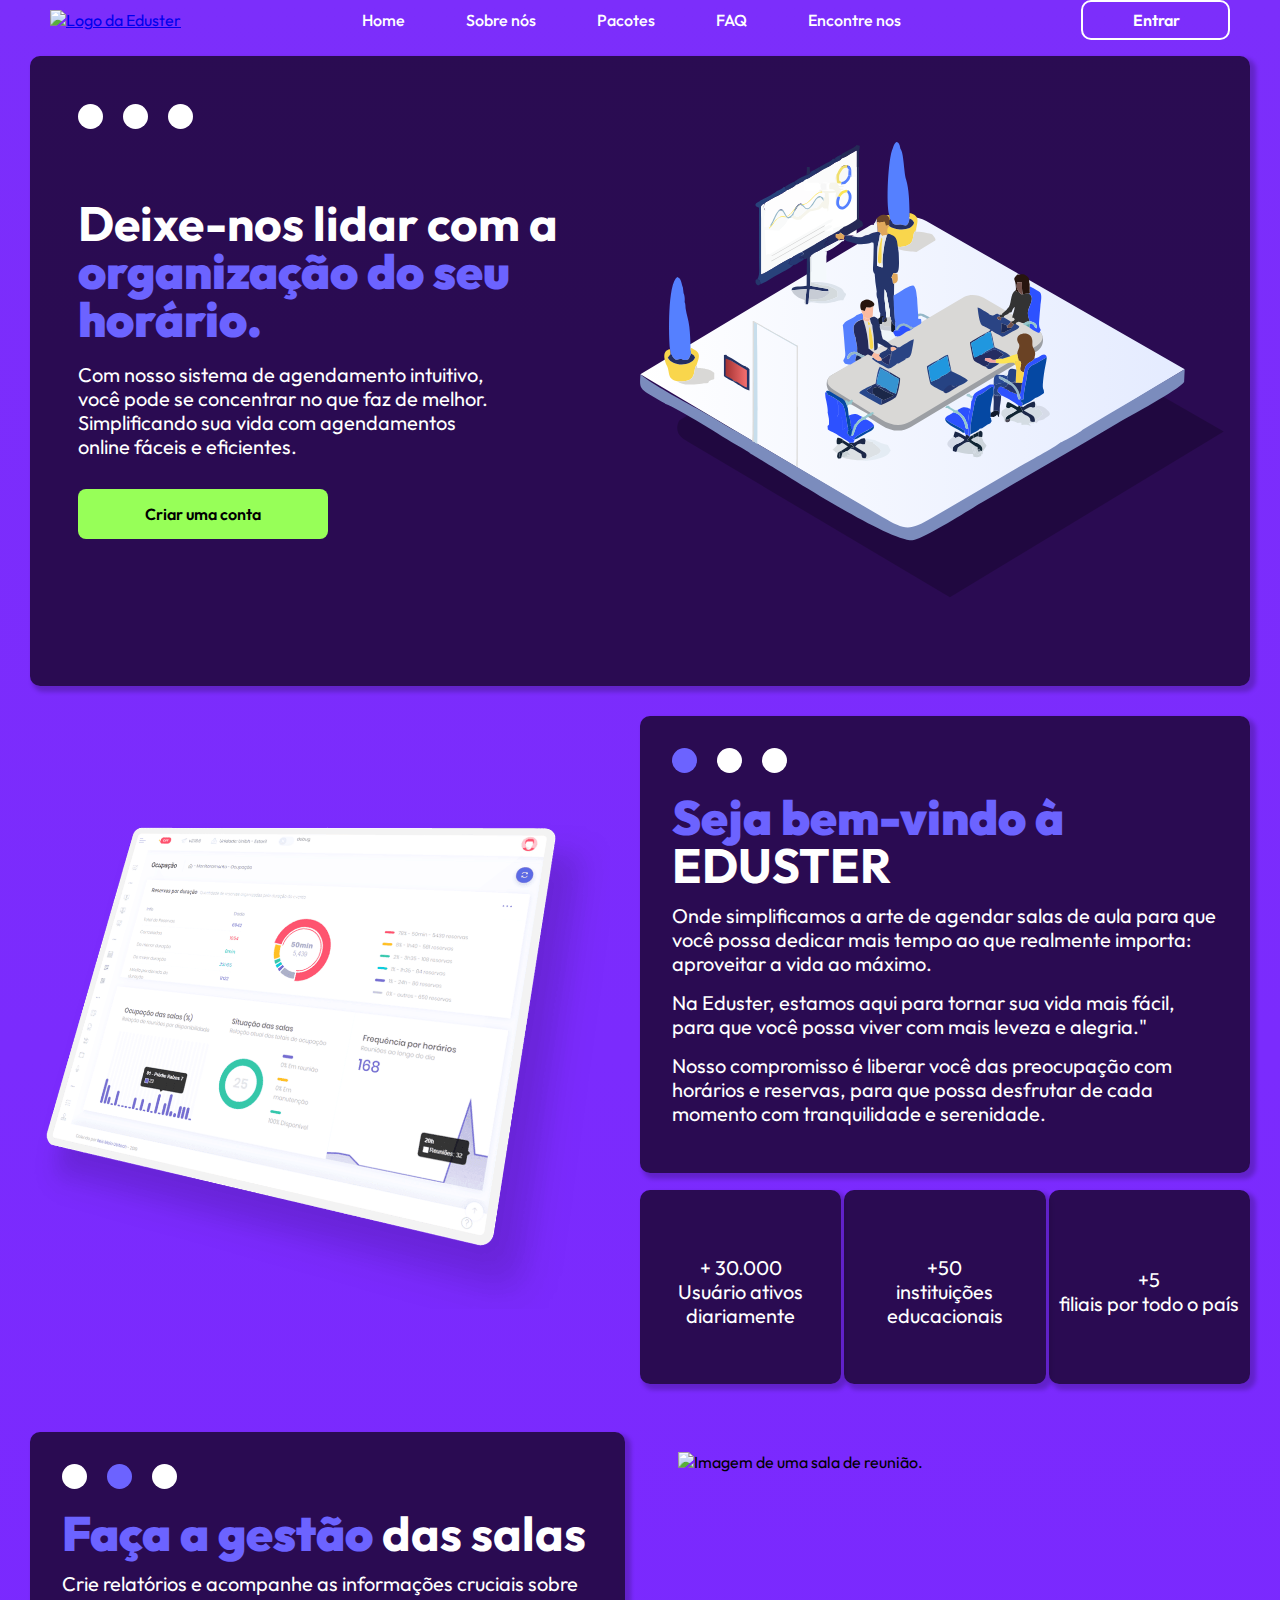
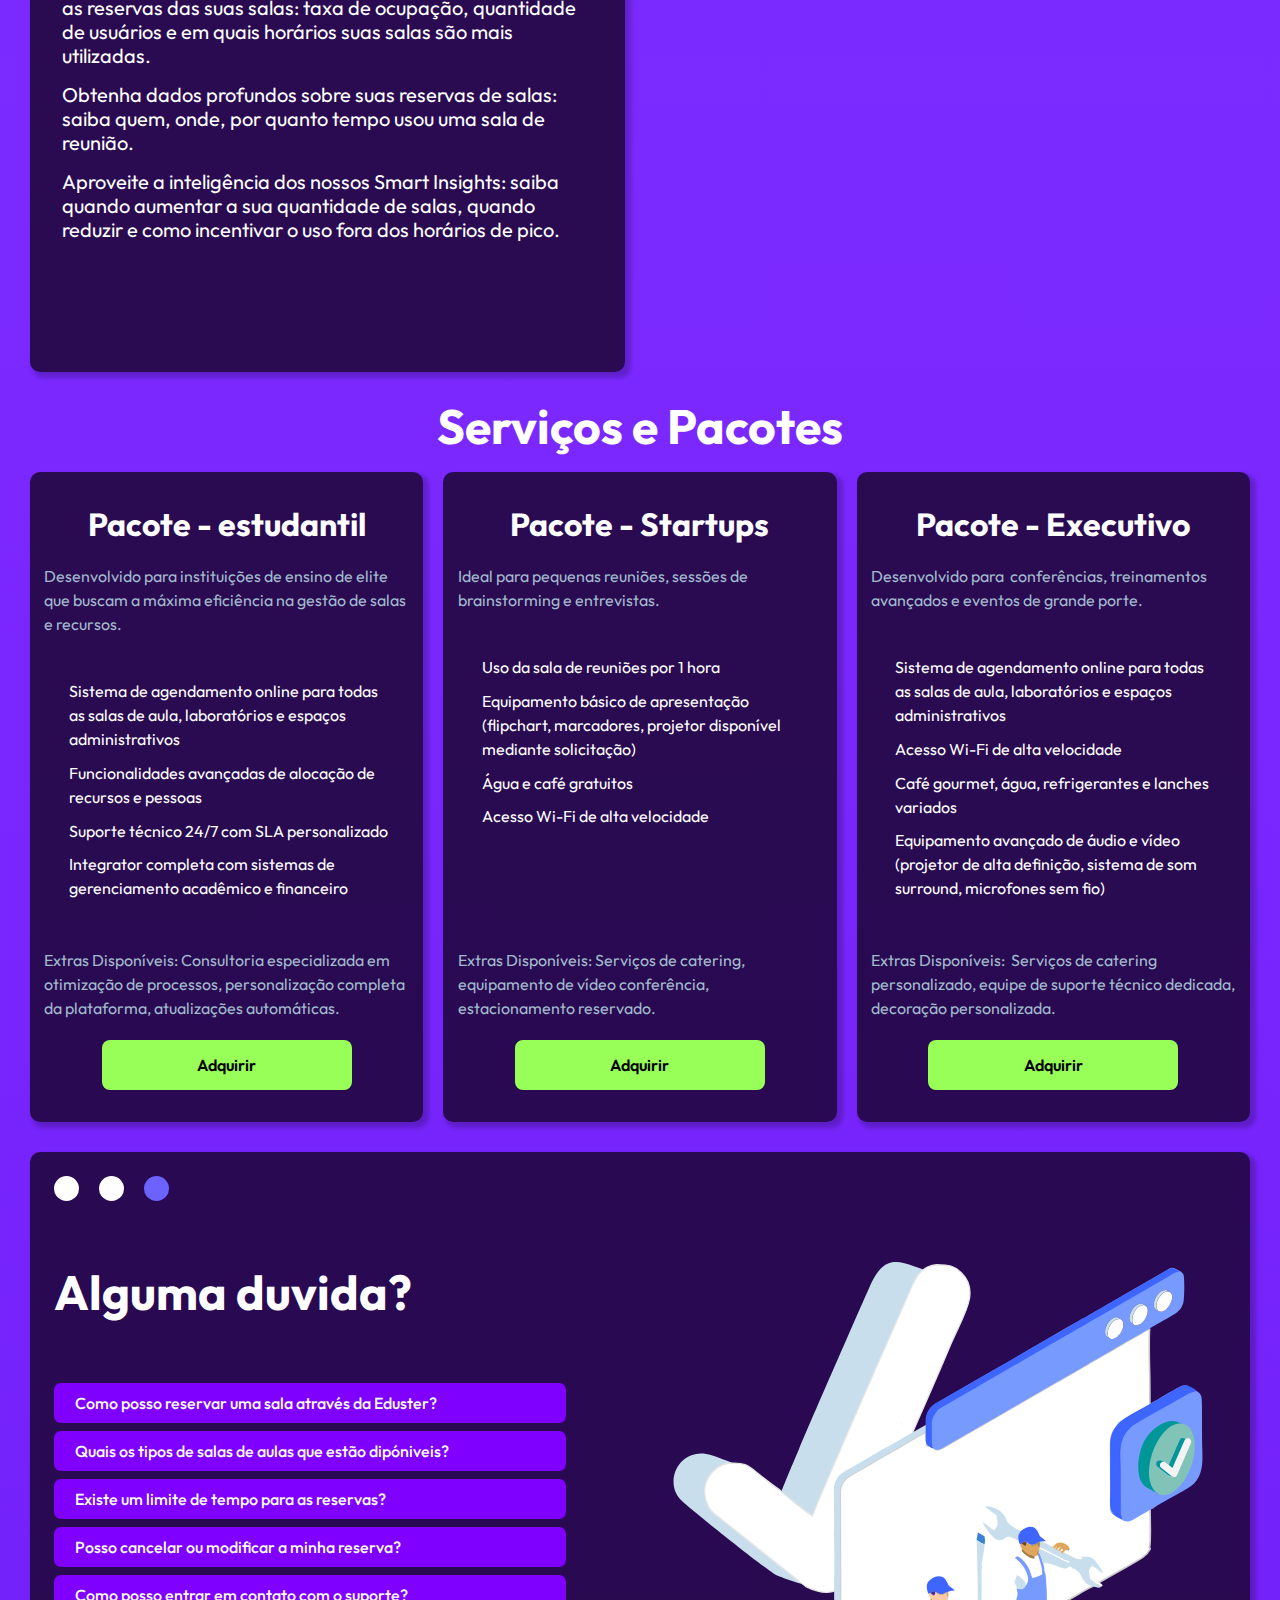
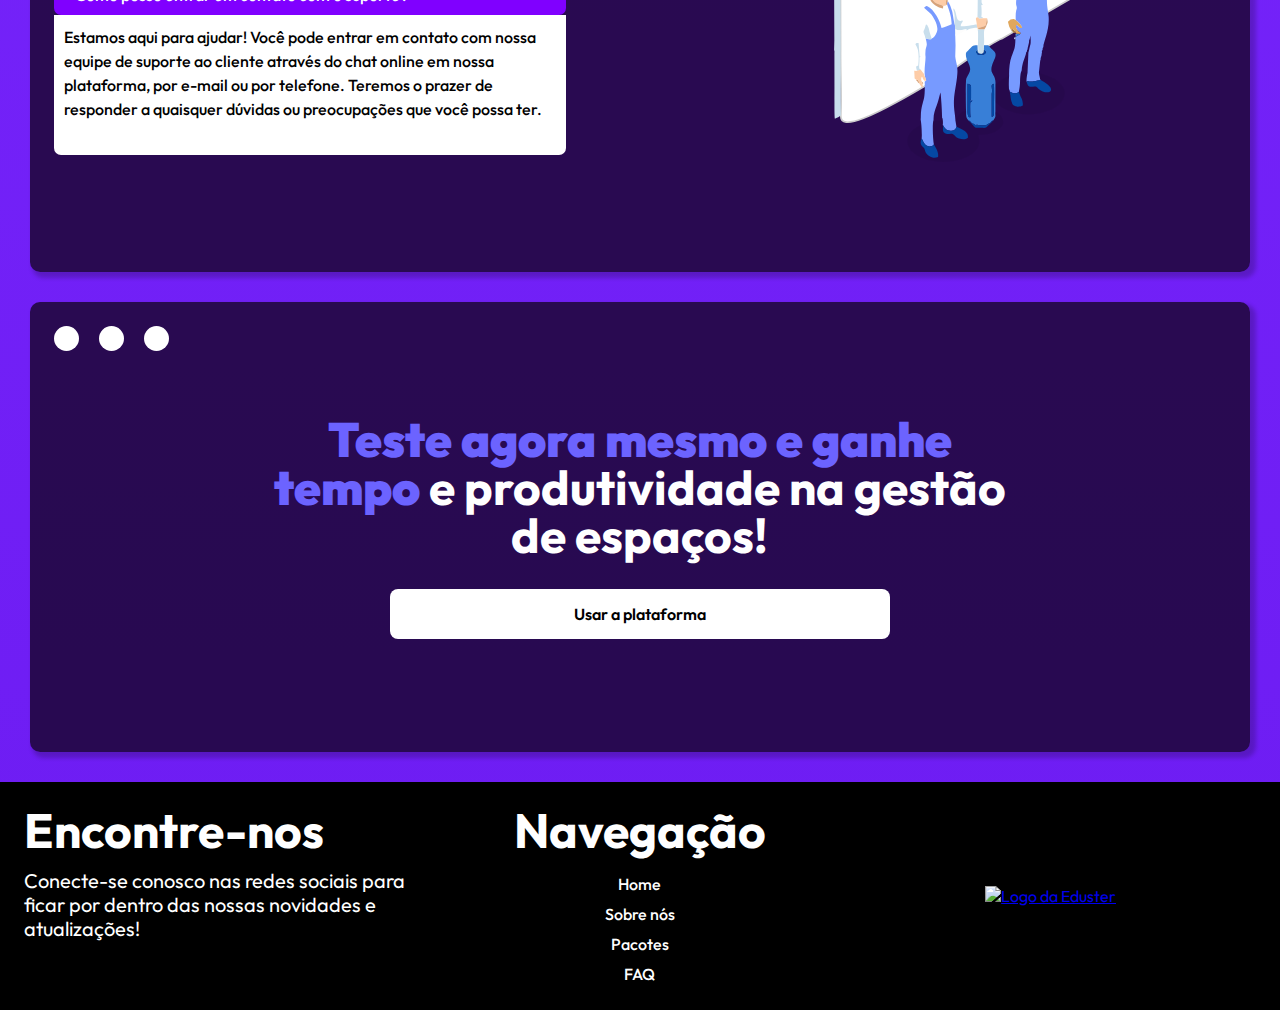
==== index.html @ d73a1ed7 "create a nav bar of system" ====
<!DOCTYPE html>
<html lang="en">
  <head>
    <meta charset="UTF-8" />
    <meta name="viewport" content="width=device-width, initial-scale=1.0" />
    <link rel="stylesheet" href="https://cdnjs.cloudflare.com/ajax/libs/font-awesome/6.5.2/css/all.min.css" integrity="sha512-SnH5WK+bZxgPHs44uWIX+LLJAJ9/2PkPKZ5QiAj6Ta86w+fsb2TkcmfRyVX3pBnMFcV7oQPJkl9QevSCWr3W6A==" crossorigin="anonymous" referrerpolicy="no-referrer" />
    <link rel="stylesheet" href="src/styles/global.css">
    <link rel="stylesheet" href="style.css" />
    <title>Eduster</title>
  </head>
  <body>
    <header>
      <nav>
        <div class="Logo">
          <a href="#Hero">
            <img src="./src/assets/logo_da_eduster.png" alt="Logo da Eduster" />
          </a>
        </div>
        <ul id="header-list">
          <li class="x-mark"><i class="fa-solid fa-xmark"></i></li>
          <li><a href="#Hero">Home</a></li>
          <li><a href="#About">Sobre nós</a></li>
          <li><a href="#Price">Pacotes</a></li>
          <li><a href="#Faq">FAQ</a></li>
          <li><a href="#Footer">Encontre nos</a></li>
          <li class="link-entrar"><a href="">Entar</a></li>
        </ul>
        <div>
          <span class="menu">
            <i class="fa-solid fa-bars"></i>
          </span>
          <button>
            <a href="./src/html/Login_e_resgitro/login.html">Entrar</a>
          </button>
        </div>
      </nav>
    </header>

    <main>
      <section class="hero background" id="Hero">
        <div class="hero-content">
          <div class="circulos-layout">
            <div class="circulos" variant-1></div>
            <div class="circulos" variant-2></div>
            <div class="circulos" variant-3></div>
          </div>

          <div class="container-hero-content">
            <h1 class="title-default">
              Deixe-nos lidar com a <b>organização do seu horário.</b>
            </h1>
            <p>
              Com nosso sistema de agendamento intuitivo, você pode se
              concentrar no que faz de melhor. Simplificando sua vida com
              agendamentos online fáceis e eficientes.
            </p>
            <button class="button-default">
              <a href="">Criar uma conta</a>
            </button>
          </div>
        </div>

        <img
          src="src/assets/reuniao-ocupada.svg"
          alt="Imagem de uma sala de reunião"
        />
      </section>

      <section class="about" id="About">
        <div class="about-image">
          <img
            src="./src/assets/gestaodesalas.png"
            alt="Imagem ilustrativa de como é a plataforma da Eduster com graficos e informações de como funciona as salas"
          />
        </div>
        <div class="about-content background">
          <div class="circulos-layout">
            <div class="circulos" variant-1></div>
            <div class="circulos" variant-2></div>
            <div class="circulos" variant-3></div>
          </div>
          <h2 class="title-default"><b>Seja bem-vindo à</b> EDUSTER</h2>
          <p>
            Onde simplificamos a arte de agendar salas de aula para que você
            possa dedicar mais tempo ao que realmente importa: aproveitar a vida
            ao máximo.
          </p>
          <p>
            Na Eduster, estamos aqui para tornar sua vida mais fácil, para que
            você possa viver com mais leveza e alegria."
          </p>
          <p>
            Nosso compromisso é liberar você das preocupação com horários e
            reservas, para que possa desfrutar de cada momento com tranquilidade
            e serenidade.
          </p>
        </div>
        <div class="about-info">
          <ul>
            <li class="background">
              <i class="fa-solid fa-user"></i>

              <p>
                + 30.000 <br />
                Usuário ativos diariamente
              </p>
            </li>
            <li class="background">
              <i class="fa-solid fa-building-columns"></i>
              <p>+50 <br />instituições educacionais</p>
            </li>
            <li class="background">
              <i class="fa-solid fa-house-flag"></i>
              <p>+5 <br />filiais por todo o país</p>
            </li>
          </ul>
        </div>
      </section>

      <section class="gestao">
        <div class="gestao-content background">
          <div class="circulos-layout">
            <div class="circulos" variant-1></div>
            <div class="circulos" variant-2></div>
            <div class="circulos" variant-3></div>
          </div>
          <h2 class="title-default"><b>Faça a gestão </b> das salas</h2>
          <p>
            Crie relatórios e acompanhe as informações cruciais sobre as
            reservas das suas salas: taxa de ocupação, quantidade de usuários e
            em quais horários suas salas são mais utilizadas.
          </p>
          <p>
            Obtenha dados profundos sobre suas reservas de salas: saiba quem,
            onde, por quanto tempo usou uma sala de reunião.
          </p>
          <p>
            Aproveite a inteligência dos nossos Smart Insights: saiba quando
            aumentar a sua quantidade de salas, quando reduzir e como incentivar
            o uso fora dos horários de pico.
          </p>
        </div>

        <img
          src="src/assets/gestao-de-salas.png"
          alt="Imagem de uma sala de reunião."
        />
      </section>

      <section class="cards" id="Price">
        <h2 class="title-default">Serviços e Pacotes</h2>
        <div class="card background" variant-1>
          <h3 class="title-card">Pacote - estudantil</h3>
          <p class="text-card">
            Desenvolvido para instituições de ensino de elite que buscam a
            máxima eficiência na gestão de salas e recursos.
          </p>
          <ul>
            <li class="item-card">
              <i class="fa-solid fa-check"></i>
              <p>
                Sistema de agendamento online para todas as salas de aula,
                laboratórios e espaços administrativos
              </p>
            </li>
            <li class="item-card">
              <i class="fa-solid fa-check"></i>
              <p>Funcionalidades avançadas de alocação de recursos e pessoas</p>
            </li>
            <li class="item-card">
              <i class="fa-solid fa-check"></i>
              <p>Suporte técnico 24/7 com SLA personalizado</p>
            </li>
            <li class="item-card">
              <i class="fa-solid fa-check"></i>
              <p>
                Integrator completa com sistemas de gerenciamento acadêmico e
                financeiro
              </p>
            </li>
          </ul>
          <p class="text-card">
            Extras Disponíveis: Consultoria especializada em otimização de
            processos, personalização completa da plataforma, atualizações
            automáticas.
          </p>

          <button class="button-default">
            <a href="">Adquirir</a>
          </button>
        </div>

        <div class="card background" variant-2>
          <h3 class="title-card">Pacote - Startups</h3>
          <p class="text-card">
            Ideal para pequenas reuniões, sessões de brainstorming e
            entrevistas.
          </p>
          <ul>
            <li class="item-card">
              <i class="fa-solid fa-check"></i>
              <p>Uso da sala de reuniões por 1 hora</p>
            </li>
            <li class="item-card">
              <i class="fa-solid fa-check"></i>
              <p>
                Equipamento básico de apresentação (flipchart, marcadores,
                projetor disponível mediante solicitação)
              </p>
            </li>
            <li class="item-card">
              <i class="fa-solid fa-check"></i>
              <p>Água e café gratuitos</p>
            </li>
            <li class="item-card">
              <i class="fa-solid fa-check"></i>
              <p>Acesso Wi-Fi de alta velocidade</p>
            </li>
          </ul>
          <p class="text-card">
            Extras Disponíveis: Serviços de catering, equipamento de vídeo
            conferência, estacionamento reservado.
          </p>

          <button class="button-default">
            <a href="">Adquirir</a>
          </button>
        </div>

        <div class="card background" variant-3>
          <h3 class="title-card">Pacote - Executivo</h3>
          <p class="text-card">
            Desenvolvido para  conferências, treinamentos avançados e eventos de
            grande porte.
          </p>
          <ul>
            <li class="item-card">
              <i class="fa-solid fa-check"></i>
              <p>
                Sistema de agendamento online para todas as salas de aula,
                laboratórios e espaços administrativos
              </p>
            </li>
            <li class="item-card">
              <i class="fa-solid fa-check"></i>
              <p>Acesso Wi-Fi de alta velocidade</p>
            </li>
            <li class="item-card">
              <i class="fa-solid fa-check"></i>
              <p>Café gourmet, água, refrigerantes e lanches variados</p>
            </li>
            <li class="item-card">
              <i class="fa-solid fa-check"></i>
              <p>
                Equipamento avançado de áudio e vídeo (projetor de alta
                definição, sistema de som surround, microfones sem fio)
              </p>
            </li>
          </ul>
          <p class="text-card">
            Extras Disponíveis:  Serviços de catering personalizado, equipe de
            suporte técnico dedicada, decoração personalizada.
          </p>

          <button class="button-default">
            <a href="">Adquirir</a>
          </button>
        </div>
      </section>

      <section class="faqs background" id="Faq">
        <div class="faq-container">
          <div class="circulos-layout">
            <div class="circulos" variant-1></div>
            <div class="circulos" variant-2></div>
            <div class="circulos" variant-3></div>
          </div>

          <h2 class="title-default">Alguma duvida?</h2>
          <div class="cards_faq">
            <div class="card_faq">
              <button>
                <span>
                  <p>Como posso reservar uma sala através da Eduster?</p>
                </span>
                <i class="fa-solid fa-caret-down arrow"></i>
              </button>
              <div class="resposta_faq">
                <p>
                  Reservar uma sala de aula conosco é simples! Basta acessar
                  nossa plataforma online e seguir as instruções para selecionar
                  a data, horário e sala desejados. Você também pode entrar em
                  contato conosco diretamente para obter assistência
                  personalizada.
                </p>
              </div>
            </div>

            <div class="card_faq">
              <button>
                <span>
                  <p>Quais os tipos de salas de aulas que estão dipóniveis?</p>
                </span>
                <i class="fa-solid fa-caret-down arrow"></i>
              </button>
              <div class="resposta_faq">
                <p>
                  Oferecemos uma variedade de salas de aula para atender às suas
                  necessidades, desde salas de aula tradicionais até espaços
                  mais especializados, como laboratórios de ciências e salas de
                  música.
                </p>
              </div>
            </div>

            <div class="card_faq">
              <button>
                <span>
                  <p>Existe um limite de tempo para as reservas?</p>
                </span>
                <i class="fa-solid fa-caret-down arrow"></i>
              </button>
              <div class="resposta_faq">
                <p>
                  O tempo de reserva pode variar dependendo da disponibilidade
                  da sala de aula e de nossos horários de funcionamento.
                  Recomendamos que você verifique nossa plataforma online para
                  obter informações específicas sobre os limites de tempo para
                  as reservas.
                </p>
              </div>
            </div>

            <div class="card_faq">
              <button>
                <span>
                  <p>Posso cancelar ou modificar a minha reserva?</p>
                </span>
                <i class="fa-solid fa-caret-down arrow"></i>
              </button>
              <div class="resposta_faq">
                <p>
                  Sim, entendemos que planos podem mudar. Você pode cancelar ou
                  modificar sua reserva através da nossa plataforma online
                  dentro do prazo estipulado. Certifique-se de verificar nossa
                  política de cancelamento para mais detalhes.
                </p>
              </div>
            </div>

            <div class="card_faq">
              <button>
                <span>
                  <p>Como posso entrar em contato com o suporte?</p>
                </span>
                <i class="fa-solid fa-caret-down arrow"></i>
              </button>
              <div class="resposta_faq active">
                <p>
                  Estamos aqui para ajudar! Você pode entrar em contato com
                  nossa equipe de suporte ao cliente através do chat online em
                  nossa plataforma, por e-mail ou por telefone. Teremos o prazer
                  de responder a quaisquer dúvidas ou preocupações que você
                  possa ter.
                </p>
              </div>
            </div>
          </div>
        </div>

        <img src="src/assets/servercheck.svg" alt="" />
      </section>

      <section class="cta background">
        <div class="cta-content">
          <div class="circulos-layout">
            <div class="circulos" variant-1></div>
            <div class="circulos" variant-2></div>
            <div class="circulos" variant-3></div>
          </div>
          <div class="container-cta">
            <h2 class="title-default">
              <b>Teste agora mesmo e ganhe tempo</b> e produtividade na gestão
              de espaços!
            </h2>

            <button class="button-default">
              <a href="">Usar a plataforma</a>
            </button>
          </div>
        </div>
      </section>
    </main>

    <footer id="Footer">
      <div class="footer-content">
        <h2 class="title-default">Encontre-nos</h2>
        <p>
          Conecte-se conosco nas redes sociais para ficar por dentro das nossas
          novidades e atualizações!
        </p>
        <div class="links-externos">
          <a href="https://github.com/Dom-Garotom" target="_blank">
            <i class="fa-brands fa-github"></i>
          </a>
          <a href="https://www.instagram.com" target="_blank">
            <i class="fa-brands fa-instagram"></i>
          </a>
          <a href="https://www.twitter.com" target="_blank">
            <i class="fa-brands fa-twitter"></i>
          </a>
          <a href="https://www.linkedin.com" target="_blank">
            <i class="fa-brands fa-linkedin-in"></i>
          </a>
        </div>
      </div>

      <nav>
        <h2 class="title-default">Navegação</h2>
        <ul>
          <li><a href="#Hero">Home</a></li>
          <li><a href="#About">Sobre nós</a></li>
          <li><a href="#Price">Pacotes</a></li>
          <li><a href="#Faq">FAQ</a></li>
        </ul>
      </nav>

      <div class="Logo">
        <a href="#Hero">
          <img src="./src/assets/logo_da_eduster.png" alt="Logo da Eduster" />
        </a>
      </div>
    </footer>

    <script src="src/scripts/script.js"></script>
  </body>
</html>
---- src/styles/global.css ----
@import url('https://fonts.googleapis.com/css2?family=Outfit:wght@100..900&display=swap');
*{
    font-family: 'Outfit',sans-serif;
    margin: 0;
    padding: 0;
    box-sizing: border-box;
}

p {
    font-size: 1.25rem;
    line-height: 1.5rem;
    color: #fff;
  }
  
  i {
    font-size: 2.25rem;
    color: #fff;
  }
  
.btn{
    background-color: #97ff58;
    width: 14.625rem;
    height: 4.375rem;
    border-radius: 14px;
    margin-top: 10px;
    border: none;
}
---- style.css ----
:root {
  font-size: 16px;
  --cor-primaria: #7c2efb;
  --cor-secundaria: #6c63ff;
  --cor-sucess: #97ff58;
  --background: #1e0738de;
}

body {
  background-image: linear-gradient(
    to bottom,
    var(--cor-primaria),
    #7a28ff,
    #6d1cf2
  );
}

main {
  min-block-size: 100vh;
  display: flex;
  gap: 30px;
  flex-direction: column;

  padding: 0px 30px 0px 30px;
}

footer{
  display: grid;
  grid-template-columns: repeat(3, 2fr);
  background-color: #000;
  margin-top: 30px;
  padding: 24px;
}

footer nav{
  text-align: center;
}

footer nav ul{
  display: flex;
  flex-direction: column;
  gap: 10px;
  margin-top: 20px;
}

footer nav ul li a {
  color: #fff;
  text-decoration: none;
  font-size: 1rem;
  font-weight: 500;
}

footer nav ul li a:hover{
  color: var(--cor-primaria);
  text-decoration: underline;
}



header {
  margin: 0px 0px 1rem 0px;
  display: flex;
  padding: 0px 50px 0px 50px;
}

header nav {
  width: 100%;
  display: flex;
  flex-direction: row;
  justify-content: space-between;
}
header nav ul {
  display: flex;
  flex-direction: row;
  align-items: center;
  justify-content: space-around;
  width: 37.5rem;
  list-style: none;
}
header nav ul li a {
  color: #fff;
  text-decoration: none;
  font-size: 1rem;
  font-weight: 500;
  transition: 10ms;
}
header nav ul li {
  transition: 100ms;
}

header nav div {
  display: flex;
  align-items: center;
}

header nav button {
  width: 149px;
  height: 40px;
  border-radius: 10px;
  background: transparent;
  border: solid 2px #fff;
  transition: 100ms;
}
header nav button a {
  color: #fff;
  text-decoration: none;
  font-size: 1rem;
  font-weight: 600;
  padding: 10px 50px 10px 50px;
}

.Logo img {
  width: 105px;
  height: 80px;
}

header nav ul li:hover {
  padding-bottom: 9px;
  transition: 150ms;
}
header button:hover {
  background-color: #fff;
}

header button a:hover {
  color: var(--cor-primaria);
}

.menu, .x-mark,.link-entrar{
  display: none;
}

/* elementos repetitivos */

.circulos-layout {
  width: 150px;
  display: flex;
  align-items: center;
  gap: 20px;
}
.circulos {
  width: 25px;
  height: 25px;
  background-color: #fff;
  border-radius: 100%;
}

.title-default {
  font-size: 3rem;
  color: #fff;
  line-height: 3rem;
}

.title-default b {
  color: var(--cor-secundaria);
}

.button-default {
  max-width: 250px;
  min-width: 200px;
  width: 100%;
  height: 50px;
  border-radius: 8px;
  border: none;
  background-color: var(--cor-sucess);
}
.button-default > a {
  text-decoration: none;
  color: #000;
  font-size: 1rem;
  font-weight: 600;
  padding: 10px 50px 10px 50px;
}

.button-default:hover {
  background-color: #7df235;
}

.background {
  background-color: var(--background);
  border-radius: 10px;
  box-shadow: 4px 4px 4px 2px rgba(0, 0, 0, 0.2);
}

/* conteudo da aplicação */

.hero {
  min-block-size: 70vh;
  display: grid;
  grid-template-columns: 3fr 3fr;
  padding: 1.5rem;
  background-color: var(--background);
}

.hero > img {
  width: 100%;
  max-width: 600px;
  align-self: center;
  justify-self: center;
}

.hero-content {
  grid-column-start: 1;
  grid-column-end: 2;
  padding: 1.5rem;
}

.container-hero-content {
  height: 90%;
  display: flex;
  flex-direction: column;
  justify-content: center;
}

.container-hero-content > p {
  width: 80%;
  margin: 20px 0px 30px 0px;
}




.about {
  min-block-size: 60vh;
  display: grid;
  grid-template-columns: 3fr 3fr;
  grid-template-rows: 2fr 2fr 2fr;
  gap: 0px 30px;
}

.about-content {
  grid-column-start: 2;
  grid-column-end: 4;
  grid-row-start: 1;
  grid-row-end: 3;
  padding: 2rem;
}

.about-content > p {
  margin: 15px 0px;
}

.about-content > .circulos-layout {
  margin-bottom: 20px;
}

.about-content .circulos[variant-1] {
  background-color: var(--cor-secundaria);
}

.about-info {
  grid-column-start: 2;
  grid-column-end: 4;
  grid-row-start: 3;
  grid-row-end: 5;
}

.about-info ul {
  width: 100%;
  height: 100%;
  display: flex;
  text-align: center;
  align-items: center;
  justify-content: space-between;
  list-style: none;
}

.about-info ul > li {
  height: 85%;
  width: 33%;
  display: flex;
  flex-direction: column;
  align-items: center;
  justify-content: center;
  padding: 10px;
  gap: 10px;
}

.about-image {
  grid-column-start: 1;
  grid-column-end: 2;
  grid-row-start: 1;
  grid-row-end: 4;
  display: grid;
}
.about-image > img {
  max-width: 650px;
  max-height: 500px;
  width: 100%;
  height: 100%;
  align-self: center;
  justify-self: center;
}



.gestao {
  min-block-size: 60vh;
  display: grid;
  grid-template-columns: 3fr 3fr; 
  gap: 0px 30px;
}

  .gestao-content {
    grid-column-start: 1;
    grid-column-end: 2;
    padding: 2rem;
  }

.gestao-content > p {
  margin: 15px 0px;
}

.gestao-content > .circulos-layout {
  margin-bottom: 20px;
}

.gestao-content .circulos[variant-2] {
  background-color: var(--cor-secundaria);
}

.gestao img{
  max-width: 550px;
  max-height: 500px;
  width: 100%;
  height: 100%;
  align-self: center;
  justify-self: center;
}




.cards {
  min-block-size: 80vh;
  display: grid;
  grid-template-columns: 2fr 2fr 2fr;
  grid-template-rows: 50px 3fr;
  gap: 20px;
}

.cards h2 {
  grid-column-start: 1;
  grid-column-end: 4;
  text-align: center;
}
.card {
  grid-row-start: 2;
  grid-row-end: 3;

  display: flex;
  flex-direction: column;
  align-items: center;
  padding: 2rem 0.9rem;
  gap: 20px;
}

.card > .title-card {
  font-size: 2rem;
  color: #fff;
}

.card > .text-card {
  font-size: 1rem;
  color: #a1bacd;
}

.card ul {
  flex: 2;
  list-style: none;
  padding: 0.9rem;
}

.card .item-card {
  display: flex;
  align-items: center;
  gap: 10px;
  margin: 0.6rem 0px;
}
.item-card > p {
  font-size: 1rem;
}
.item-card > i {
  display: inline;
  font-size: 1.5rem;
  color: #97ff58;
}

.card .button-default {
  font-weight: 700;
}




.faqs {
  min-block-size: 80vh;
  display: grid;
  grid-template-columns: repeat(2, 3fr);
  padding: 24px;
  gap: 20px;
}

.faqs .circulos[variant-3]{
  background-color: var(--cor-secundaria);
}

.faq-container{
    display: flex;
    flex-direction: column;
    gap: 10%;
}

.faqs img{
    align-self: center;
    justify-self: center;
    max-width: 570px;
    width: 100%;
    height: 500px;
}

.cards_faq {
  display: flex;
  flex-direction: column;
  gap: 0.5rem;
  width: 100%;
  max-width: 40vw;
}

.card_faq button {
  display: flex;
  align-items: center;
  justify-content: space-between;
  width: 100%;
  height: 2.5rem;
  background-color: #8000ff;
  border-radius: 7px;
  border: none;
  padding: 1rem;
}
.card_faq button span {
  display: flex;
  flex-direction: row;
  justify-content: space-around;
  padding: 0px 5px;
}
.card_faq button span p {
  color: #fff;
  font-size: 1rem;
  font-weight: 500;
}

.card_faq .resposta_faq {
  display: none;
  max-width: 50vw;
  width: 100%;
  height: 0;
  opacity: 0;
  border-radius: 0px 0px 7px 7px;
  background-color: #fff;
  padding: 10px;
  overflow: auto;
}
.card_faq .resposta_faq p {
  font-size: 1rem;
  font-weight: 500;
  color: #000;
}
.card_faq .active {
  display: block;
  height: 140px;
  opacity: 100%;
  transition: 100ms;
}

.arrow {
  color: #fff;
  font-size: 1rem;
  transition: trasform 2s linear;
}
.card_faq:has(.active) .arrow {
  transform: rotate(180deg);
  transition: 0.5s;
}




.cta {
  position: relative;
  min-block-size: 50vh;
  display: grid;
  grid-template-columns: 1fr 4fr 1fr;
  padding: 1.5rem;
}

.cta-content {
  grid-column-start: 2;
  grid-column-end: 3;
  padding: 1.5rem;
  align-self: center;
  justify-self: center;
}

.cta .circulos-layout{
  position: absolute;
  left: 24px;
  top: 24px;
  align-self: flex-start;
}

.container-cta {
  width: 100%;
  height: 90%;
  display: flex;
  flex-direction: column;
  justify-content: center;
  text-align: center;
  gap: 30px;
}

.container-cta button{
  align-self: center;
  justify-self: center;
  max-width: 500px;
  background-color: #fff;
  font-weight: 600;
}
.container-cta button:hover{
  background-color: var(--cor-primaria);
}

.container-cta a{
  padding: 20px 8.375rem;
}
.container-cta a:hover{
  color: #fff;
}




.links {
  min-block-size: 80vh;
  display: grid;
  grid-template-columns: 3fr 3fr;
  gap: 30px;
}

.links-content {
  grid-column-start: 1;
  grid-column-end: 2;
  background-color: blueviolet;
}

.links-image {
  grid-column-start: 2;
  grid-column-end: 3;
  background-color: rgb(43, 226, 80);
}


.footer-content{
  display: flex;
  flex-direction: column;
  width: 100%;
  max-width: 450px;
  height: 20vh;
  gap: 15px;
}

.footer-content div{
  display: flex;
  gap: 20px;
}

.footer-content div a i:hover{
  background-color:aliceblue;
  padding: 5px;
  border-radius: 100%;
  color: #000;
}

.Logo {
  display: flex;
  align-items: center;
  justify-content: center;
}
.Logo img{
    max-width: 300px;
    max-height: 300px;
    width: 100%;
    height: 100%;
}


@media screen and (max-width: 1000px) {
  .circulos {
    width: 20px;
    height: 20px;
  }

  .about {
    grid-template-columns: 3fr 3fr;
    grid-template-rows: 2fr 2fr;
    gap: 0px 30px;
  }

  .about-image {
    display: none;
  }
  .about-content {
    grid-column-start: 1;
    grid-column-end: 4;
    grid-row-start: 1;
    grid-row-end: 2;
  }

  .about-info {
    grid-column-start: 1;
    grid-column-end: 4;
    grid-row-start: 2;
    grid-row-end: 3;
  }
}

@media screen and (max-width: 950px) {
  :root {
    font-size: 12px;
  }

  .hero {
    min-block-size: 50vh;
  }
}

@media screen and (max-width: 765px) {

  .menu, .x-mark, .link-entrar{
    display: block;
  }

  .x-mark{
    position: absolute;
    top: 10px;
    right: 25px;
  }
  .x-mark i{
    font-size: 1.9rem;
  }

  header nav button{
    display: none;
  }

  header nav ul{
    flex-direction: column;
    position: fixed;
    height: 50vh;
    width: 50vw;
    gap: 20px;
    padding: 1.5rem;
    background: rgba(0, 0, 1, 0.6);
    backdrop-filter: blur(10px);
    right: -100%;
    top: 0;
    border-radius: 10px;
    z-index: 10;
  }

  header nav ul li:hover{
    font-weight: 600;
  }

  
  .Logo img{
    width: 90px;
  }


  .cards {
    grid-template-columns: 3fr 3fr;
    grid-template-rows: 50px 2fr 2fr 2fr;
  }

  .cards h2 {
    grid-row-start: 1;
    grid-row-end: 2;
  }

  .card {
    grid-column-start: 1;
    grid-column-end: 4;
  }

  .card[variant-1] {
    grid-row-start: 2;
    grid-row-end: 3;
  }
  .card[variant-2] {
    grid-row-start: 3;
    grid-row-end: 4;
  }
  .card[variant-3] {
    grid-row-start: 4;
    grid-row-end: 5;
  }

  .card > .text-card {
    font-size: 1.3rem;
    text-align: center;
  }

  .faqs{
    min-block-size: 50vh;
  }

  footer{
    grid-template-columns: 3fr;
    gap: 20px;
  }

  .footer-content, footer nav, .Logo{
    text-align: center;
    justify-self: center;
  }

  .footer-content div{
    justify-content: center;
  }
}

@media screen and (max-width : 700px) {
  .faqs{
    grid-template-columns: 3fr;
  }

  .faqs > img{
    display: none;
  }

  .faqs .circulos-layout{
    align-self: flex-start;
  }

  .faq-container{
    align-items: center;
    gap: 30px;
  }

  .faq-container h2{
    font-size: 30px;
  }

  .cards_faq {
    max-width: 70vw;
  }

  .card_faq .resposta_faq {
    max-width: 70vw;
  }

  .gestao img{
    max-height: 400px;
    max-width: 200px ;
  }

  .cta  h2{
    font-size: 30px;
  }
  
}

@media screen and (max-width: 630px) {
  :root {
    font-size: 14px;
  }

  .hero {
    min-block-size: 50vh;
  }

  .hero > img {
    display: none;
  }

  .hero-content {
    grid-column-start: 1;
    grid-column-end: 4;
    grid-row-start: 1;
    grid-row-end: 4;
  }

  .hero-content > .circulos-layout {
    margin-bottom: 20px;
  }

  .about {
    height: 75vh;
    grid-template-rows: 2fr 2fr;
  }

  .cards > .title-default {
    font-size: 2rem;
  }

  .gestao{
    grid-template-columns: 3fr ;
  }
  .gestao img{
    display: none;
  }

  .cta {
    grid-template-columns: 3fr;
  }
  .container-cta{
    height: 45vh;
  }
  
  .container-cta a{
    font-size: 8px;
  }
  
}

@media screen and (max-width: 450px) {
  :root {
    font-size: 10px;
  }

  .gestao{
    min-block-size: 40vh;
  }
  .cta h2{
    font-size: 25px;
  }
}
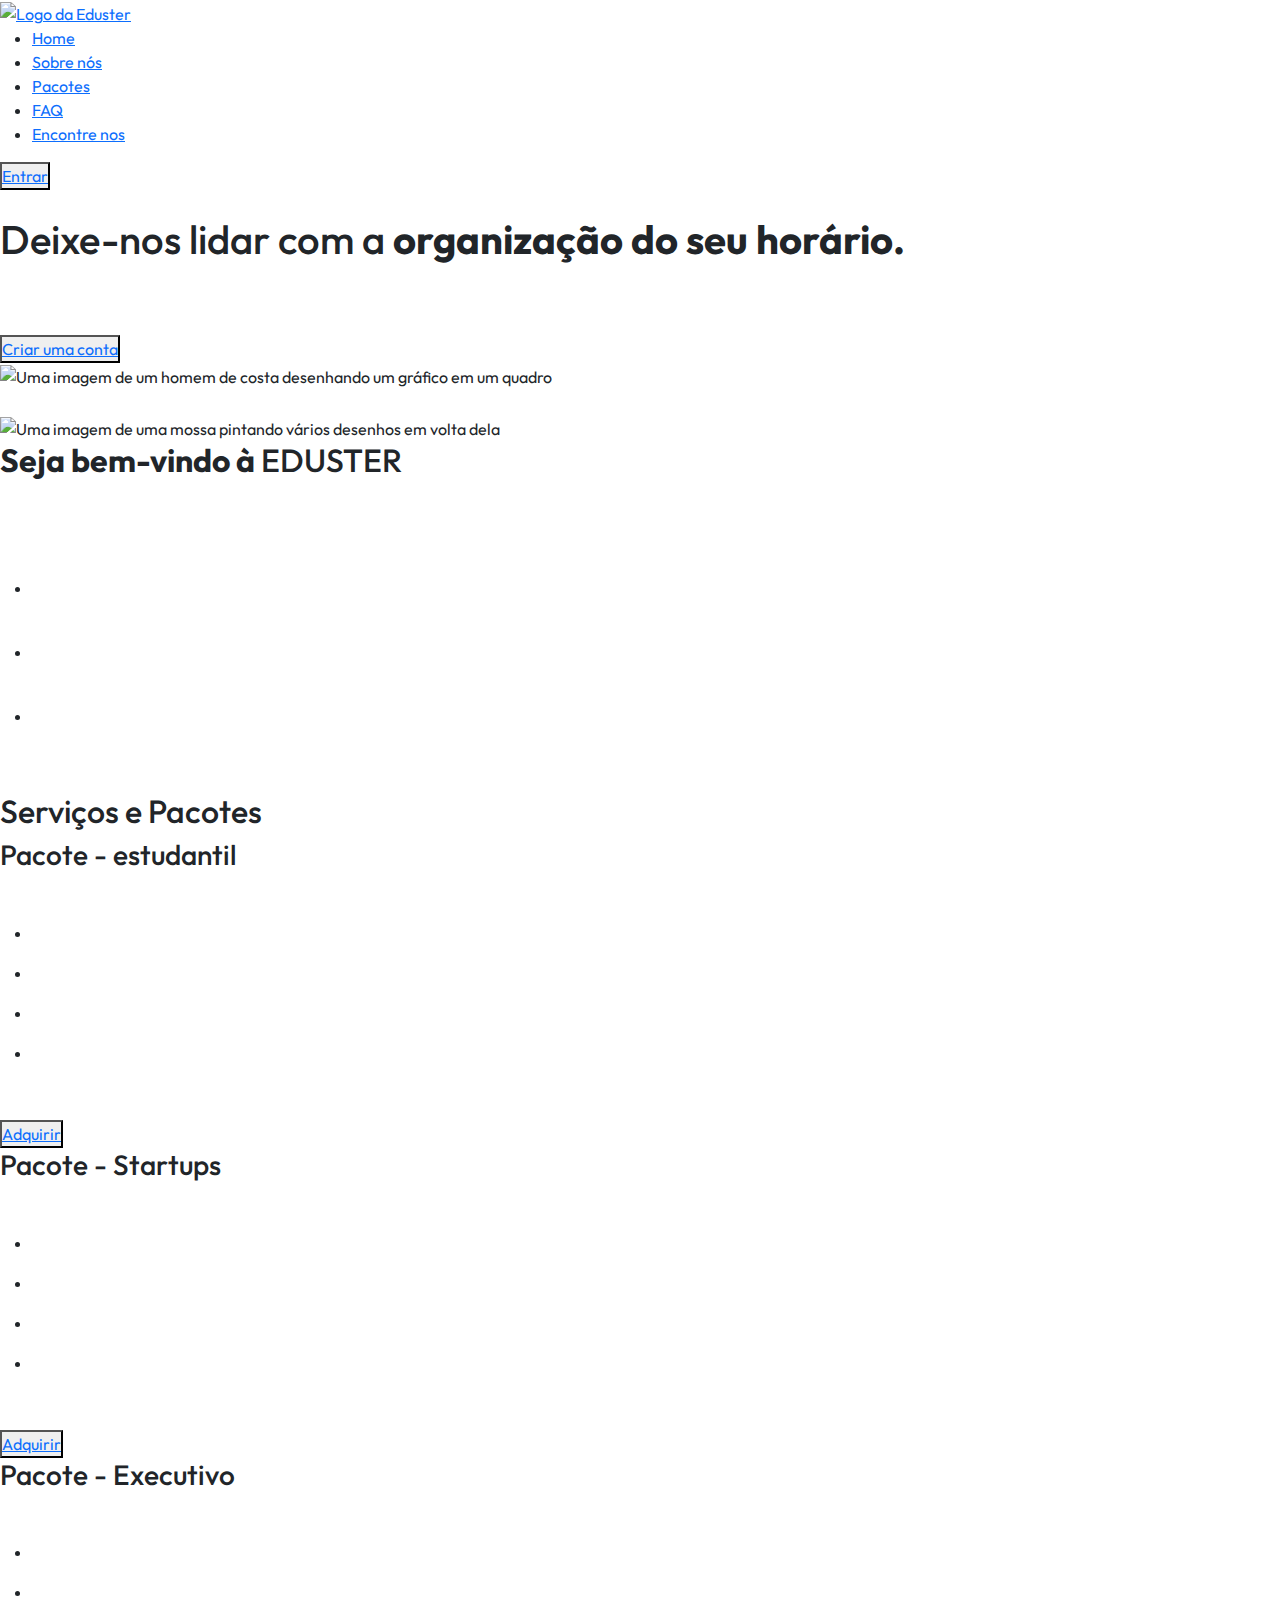
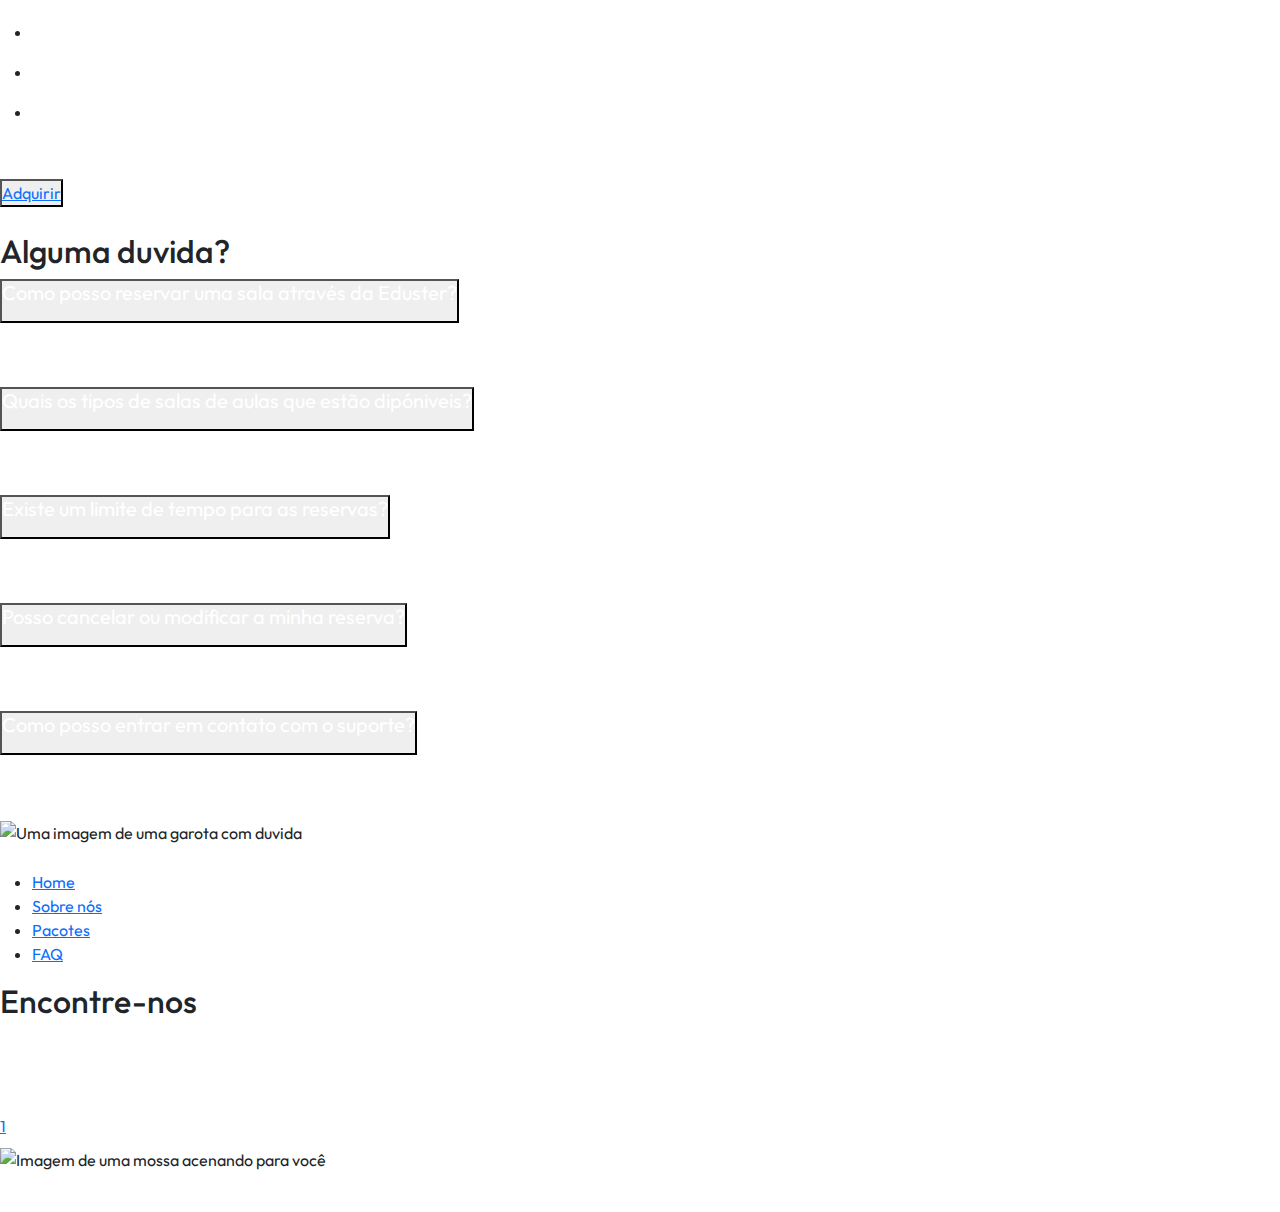
==== commit 52d8fd43: ".." ====
--- a/index.html
+++ b/index.html
@@ -1,437 +1,303 @@
 <!DOCTYPE html>
 <html lang="en">
-  <head>
-    <meta charset="UTF-8" />
-    <meta name="viewport" content="width=device-width, initial-scale=1.0" />
+<head>
+    <meta charset="UTF-8">
+    <meta name="viewport" content="width=device-width, initial-scale=1.0">
+    <link href="https://cdn.jsdelivr.net/npm/bootstrap@5.3.3/dist/css/bootstrap.min.css" rel="stylesheet" integrity="sha384-QWTKZyjpPEjISv5WaRU9OFeRpok6YctnYmDr5pNlyT2bRjXh0JMhjY6hW+ALEwIH" crossorigin="anonymous">
+    <link rel="stylesheet" href="./src/styles/global.css">
     <link rel="stylesheet" href="https://cdnjs.cloudflare.com/ajax/libs/font-awesome/6.5.2/css/all.min.css" integrity="sha512-SnH5WK+bZxgPHs44uWIX+LLJAJ9/2PkPKZ5QiAj6Ta86w+fsb2TkcmfRyVX3pBnMFcV7oQPJkl9QevSCWr3W6A==" crossorigin="anonymous" referrerpolicy="no-referrer" />
     <link rel="stylesheet" href="src/styles/global.css">
-    <link rel="stylesheet" href="style.css" />
+    <link rel="stylesheet" href="./src/styles/página_inicial.css">
     <title>Eduster</title>
-  </head>
-  <body>
+</head>
+<body>
     <header>
-      <nav>
-        <div class="Logo">
-          <a href="#Hero">
-            <img src="./src/assets/logo_da_eduster.png" alt="Logo da Eduster" />
-          </a>
-        </div>
-        <ul id="header-list">
-          <li class="x-mark"><i class="fa-solid fa-xmark"></i></li>
-          <li><a href="#Hero">Home</a></li>
-          <li><a href="#About">Sobre nós</a></li>
-          <li><a href="#Price">Pacotes</a></li>
-          <li><a href="#Faq">FAQ</a></li>
-          <li><a href="#Footer">Encontre nos</a></li>
-          <li class="link-entrar"><a href="">Entar</a></li>
-        </ul>
-        <div>
-          <span class="menu">
-            <i class="fa-solid fa-bars"></i>
-          </span>
-          <button>
-            <a href="./src/html/Login_e_resgitro/login.html">Entrar</a>
-          </button>
-        </div>
-      </nav>
+        <nav>
+            <div class="Logo">
+                <a href="#Hero">
+                    <img src="./src/assets/logo_da_eduster.png" alt="Logo da Eduster">
+                </a>
+            </div>
+            <ul>
+                <li><a href="#Hero">Home</a></li>
+                <li><a href="#About">Sobre nós</a></li>
+                <li><a href="#Price">Pacotes</a></li>
+                <li><a href="#Faq">FAQ</a></li>
+                <li><a href="#Footer">Encontre nos</a></li>
+            </ul>
+            <div>
+                <button><a href="./src/html/Login_e_resgitro/login.html">Entrar</a></button>
+            </div>
+        </nav>
     </header>
 
     <main>
-      <section class="hero background" id="Hero">
-        <div class="hero-content">
-          <div class="circulos-layout">
-            <div class="circulos" variant-1></div>
-            <div class="circulos" variant-2></div>
-            <div class="circulos" variant-3></div>
-          </div>
-
-          <div class="container-hero-content">
-            <h1 class="title-default">
-              Deixe-nos lidar com a <b>organização do seu horário.</b>
-            </h1>
-            <p>
-              Com nosso sistema de agendamento intuitivo, você pode se
-              concentrar no que faz de melhor. Simplificando sua vida com
-              agendamentos online fáceis e eficientes.
-            </p>
-            <button class="button-default">
-              <a href="">Criar uma conta</a>
-            </button>
-          </div>
-        </div>
-
-        <img
-          src="src/assets/reuniao-ocupada.svg"
-          alt="Imagem de uma sala de reunião"
-        />
-      </section>
-
-      <section class="about" id="About">
-        <div class="about-image">
-          <img
-            src="./src/assets/gestaodesalas.png"
-            alt="Imagem ilustrativa de como é a plataforma da Eduster com graficos e informações de como funciona as salas"
-          />
-        </div>
-        <div class="about-content background">
-          <div class="circulos-layout">
-            <div class="circulos" variant-1></div>
-            <div class="circulos" variant-2></div>
-            <div class="circulos" variant-3></div>
-          </div>
-          <h2 class="title-default"><b>Seja bem-vindo à</b> EDUSTER</h2>
-          <p>
-            Onde simplificamos a arte de agendar salas de aula para que você
-            possa dedicar mais tempo ao que realmente importa: aproveitar a vida
-            ao máximo.
-          </p>
-          <p>
-            Na Eduster, estamos aqui para tornar sua vida mais fácil, para que
-            você possa viver com mais leveza e alegria."
-          </p>
-          <p>
-            Nosso compromisso é liberar você das preocupação com horários e
-            reservas, para que possa desfrutar de cada momento com tranquilidade
-            e serenidade.
-          </p>
-        </div>
-        <div class="about-info">
-          <ul>
-            <li class="background">
-              <i class="fa-solid fa-user"></i>
-
-              <p>
-                + 30.000 <br />
-                Usuário ativos diariamente
-              </p>
-            </li>
-            <li class="background">
-              <i class="fa-solid fa-building-columns"></i>
-              <p>+50 <br />instituições educacionais</p>
-            </li>
-            <li class="background">
-              <i class="fa-solid fa-house-flag"></i>
-              <p>+5 <br />filiais por todo o país</p>
-            </li>
-          </ul>
-        </div>
-      </section>
-
-      <section class="gestao">
-        <div class="gestao-content background">
-          <div class="circulos-layout">
-            <div class="circulos" variant-1></div>
-            <div class="circulos" variant-2></div>
-            <div class="circulos" variant-3></div>
-          </div>
-          <h2 class="title-default"><b>Faça a gestão </b> das salas</h2>
-          <p>
-            Crie relatórios e acompanhe as informações cruciais sobre as
-            reservas das suas salas: taxa de ocupação, quantidade de usuários e
-            em quais horários suas salas são mais utilizadas.
-          </p>
-          <p>
-            Obtenha dados profundos sobre suas reservas de salas: saiba quem,
-            onde, por quanto tempo usou uma sala de reunião.
-          </p>
-          <p>
-            Aproveite a inteligência dos nossos Smart Insights: saiba quando
-            aumentar a sua quantidade de salas, quando reduzir e como incentivar
-            o uso fora dos horários de pico.
-          </p>
-        </div>
-
-        <img
-          src="src/assets/gestao-de-salas.png"
-          alt="Imagem de uma sala de reunião."
-        />
-      </section>
-
-      <section class="cards" id="Price">
-        <h2 class="title-default">Serviços e Pacotes</h2>
-        <div class="card background" variant-1>
-          <h3 class="title-card">Pacote - estudantil</h3>
-          <p class="text-card">
-            Desenvolvido para instituições de ensino de elite que buscam a
-            máxima eficiência na gestão de salas e recursos.
-          </p>
-          <ul>
-            <li class="item-card">
-              <i class="fa-solid fa-check"></i>
-              <p>
-                Sistema de agendamento online para todas as salas de aula,
-                laboratórios e espaços administrativos
-              </p>
-            </li>
-            <li class="item-card">
-              <i class="fa-solid fa-check"></i>
-              <p>Funcionalidades avançadas de alocação de recursos e pessoas</p>
-            </li>
-            <li class="item-card">
-              <i class="fa-solid fa-check"></i>
-              <p>Suporte técnico 24/7 com SLA personalizado</p>
-            </li>
-            <li class="item-card">
-              <i class="fa-solid fa-check"></i>
-              <p>
-                Integrator completa com sistemas de gerenciamento acadêmico e
-                financeiro
-              </p>
-            </li>
-          </ul>
-          <p class="text-card">
-            Extras Disponíveis: Consultoria especializada em otimização de
-            processos, personalização completa da plataforma, atualizações
-            automáticas.
-          </p>
-
-          <button class="button-default">
-            <a href="">Adquirir</a>
-          </button>
-        </div>
-
-        <div class="card background" variant-2>
-          <h3 class="title-card">Pacote - Startups</h3>
-          <p class="text-card">
-            Ideal para pequenas reuniões, sessões de brainstorming e
-            entrevistas.
-          </p>
-          <ul>
-            <li class="item-card">
-              <i class="fa-solid fa-check"></i>
-              <p>Uso da sala de reuniões por 1 hora</p>
-            </li>
-            <li class="item-card">
-              <i class="fa-solid fa-check"></i>
-              <p>
-                Equipamento básico de apresentação (flipchart, marcadores,
-                projetor disponível mediante solicitação)
-              </p>
-            </li>
-            <li class="item-card">
-              <i class="fa-solid fa-check"></i>
-              <p>Água e café gratuitos</p>
-            </li>
-            <li class="item-card">
-              <i class="fa-solid fa-check"></i>
-              <p>Acesso Wi-Fi de alta velocidade</p>
-            </li>
-          </ul>
-          <p class="text-card">
-            Extras Disponíveis: Serviços de catering, equipamento de vídeo
-            conferência, estacionamento reservado.
-          </p>
-
-          <button class="button-default">
-            <a href="">Adquirir</a>
-          </button>
-        </div>
-
-        <div class="card background" variant-3>
-          <h3 class="title-card">Pacote - Executivo</h3>
-          <p class="text-card">
-            Desenvolvido para  conferências, treinamentos avançados e eventos de
-            grande porte.
-          </p>
-          <ul>
-            <li class="item-card">
-              <i class="fa-solid fa-check"></i>
-              <p>
-                Sistema de agendamento online para todas as salas de aula,
-                laboratórios e espaços administrativos
-              </p>
-            </li>
-            <li class="item-card">
-              <i class="fa-solid fa-check"></i>
-              <p>Acesso Wi-Fi de alta velocidade</p>
-            </li>
-            <li class="item-card">
-              <i class="fa-solid fa-check"></i>
-              <p>Café gourmet, água, refrigerantes e lanches variados</p>
-            </li>
-            <li class="item-card">
-              <i class="fa-solid fa-check"></i>
-              <p>
-                Equipamento avançado de áudio e vídeo (projetor de alta
-                definição, sistema de som surround, microfones sem fio)
-              </p>
-            </li>
-          </ul>
-          <p class="text-card">
-            Extras Disponíveis:  Serviços de catering personalizado, equipe de
-            suporte técnico dedicada, decoração personalizada.
-          </p>
-
-          <button class="button-default">
-            <a href="">Adquirir</a>
-          </button>
-        </div>
-      </section>
-
-      <section class="faqs background" id="Faq">
-        <div class="faq-container">
-          <div class="circulos-layout">
-            <div class="circulos" variant-1></div>
-            <div class="circulos" variant-2></div>
-            <div class="circulos" variant-3></div>
-          </div>
-
-          <h2 class="title-default">Alguma duvida?</h2>
-          <div class="cards_faq">
-            <div class="card_faq">
-              <button>
-                <span>
-                  <p>Como posso reservar uma sala através da Eduster?</p>
-                </span>
-                <i class="fa-solid fa-caret-down arrow"></i>
-              </button>
-              <div class="resposta_faq">
-                <p>
-                  Reservar uma sala de aula conosco é simples! Basta acessar
-                  nossa plataforma online e seguir as instruções para selecionar
-                  a data, horário e sala desejados. Você também pode entrar em
-                  contato conosco diretamente para obter assistência
-                  personalizada.
-                </p>
-              </div>
-            </div>
-
-            <div class="card_faq">
-              <button>
-                <span>
-                  <p>Quais os tipos de salas de aulas que estão dipóniveis?</p>
-                </span>
-                <i class="fa-solid fa-caret-down arrow"></i>
-              </button>
-              <div class="resposta_faq">
-                <p>
-                  Oferecemos uma variedade de salas de aula para atender às suas
-                  necessidades, desde salas de aula tradicionais até espaços
-                  mais especializados, como laboratórios de ciências e salas de
-                  música.
-                </p>
-              </div>
-            </div>
-
-            <div class="card_faq">
-              <button>
-                <span>
-                  <p>Existe um limite de tempo para as reservas?</p>
-                </span>
-                <i class="fa-solid fa-caret-down arrow"></i>
-              </button>
-              <div class="resposta_faq">
-                <p>
-                  O tempo de reserva pode variar dependendo da disponibilidade
-                  da sala de aula e de nossos horários de funcionamento.
-                  Recomendamos que você verifique nossa plataforma online para
-                  obter informações específicas sobre os limites de tempo para
-                  as reservas.
-                </p>
-              </div>
-            </div>
-
-            <div class="card_faq">
-              <button>
-                <span>
-                  <p>Posso cancelar ou modificar a minha reserva?</p>
-                </span>
-                <i class="fa-solid fa-caret-down arrow"></i>
-              </button>
-              <div class="resposta_faq">
-                <p>
-                  Sim, entendemos que planos podem mudar. Você pode cancelar ou
-                  modificar sua reserva através da nossa plataforma online
-                  dentro do prazo estipulado. Certifique-se de verificar nossa
-                  política de cancelamento para mais detalhes.
-                </p>
-              </div>
-            </div>
-
-            <div class="card_faq">
-              <button>
-                <span>
-                  <p>Como posso entrar em contato com o suporte?</p>
-                </span>
-                <i class="fa-solid fa-caret-down arrow"></i>
-              </button>
-              <div class="resposta_faq active">
-                <p>
-                  Estamos aqui para ajudar! Você pode entrar em contato com
-                  nossa equipe de suporte ao cliente através do chat online em
-                  nossa plataforma, por e-mail ou por telefone. Teremos o prazer
-                  de responder a quaisquer dúvidas ou preocupações que você
-                  possa ter.
-                </p>
-              </div>
-            </div>
-          </div>
-        </div>
-
-        <img src="src/assets/servercheck.svg" alt="" />
-      </section>
-
-      <section class="cta background">
-        <div class="cta-content">
-          <div class="circulos-layout">
-            <div class="circulos" variant-1></div>
-            <div class="circulos" variant-2></div>
-            <div class="circulos" variant-3></div>
-          </div>
-          <div class="container-cta">
-            <h2 class="title-default">
-              <b>Teste agora mesmo e ganhe tempo</b> e produtividade na gestão
-              de espaços!
-            </h2>
-
-            <button class="button-default">
-              <a href="">Usar a plataforma</a>
-            </button>
-          </div>
-        </div>
-      </section>
+        <section class="section__hero" id="Hero">
+            <div class="circulos hero_circulos">
+                <div></div>
+                <div></div>
+                <div></div>
+            </div>
+            <div class="hero_container">
+                <div class="hero_content">
+                    <h1>Deixe-nos lidar com a <b>organização do seu horário.</b></h1>
+                    <p>Com  nosso sistema de agendamento intuitivo, você pode se concentrar no que faz de melhor. Simplificando sua vida com agendamentos online fáceis e eficientes.</p>
+                    <div class="button_hero">
+                        <button><a href="./src/html/Login_e_resgitro/regiter.html">Criar uma conta</a></button>
+                    </div>
+                </div>
+                <img src="./src/assets/tela_um.svg" alt="Uma imagem de um homem de costa desenhando um gráfico em um quadro">
+            </div>
+        </section>
+
+        <section class="section__about" id="About">
+            <div class="circulos about_circulos">
+                <div id="circulo_um"></div>
+                <div id="circulo_dois"></div>
+                <div id="circulo_três"></div>
+            </div>
+            <div class="about_container">
+                <img src="./src/assets/tela_dois.svg" alt="Uma imagem de uma mossa pintando vários desenhos em volta dela">
+                <div class="about_content">
+                    <h2><b>Seja bem-vindo à </b> EDUSTER</h2>
+                    <p>Onde simplificamos a arte de agendar salas de aula para que você possa dedicar mais tempo ao que realmente importa: aproveitar a vida ao máximo. Na Eduster, estamos aqui para tornar sua vida mais fácil, para que você possa viver com mais leveza e alegria. Nosso compromisso é liberar você das preocupação com horários e reservas, para que possa desfrutar de cada momento com tranquilidade e serenidade.</p>
+                    
+                    <ul>
+                        <li>
+                            <i class="fa-solid fa-user about"></i>
+                            <p>+ 30.000 <br> Usuário ativos diariamente </p>
+                        </li>
+                        <li>
+                            <i class="fa-solid fa-building-columns about"></i>
+                            <p>+50 <br>instituições educacionais</p>
+                        </li>
+                        <li>
+                            <i class="fa-solid fa-house-flag about "></i>
+                            <p>+5 <br>filiais por todo o  país</p>
+                        </li>
+                    </ul>
+
+                </div>
+            </div>
+        </section>
+
+        <section class="section__price" id="Price">
+            <div class="circulos price_circulos">
+                <div id="circulo_um"></div>
+                <div id="circulo_dois"></div>
+                <div id="circulo_três"></div>
+            </div>
+            <div class="price_content">
+                <h2>Serviços e Pacotes</h2>
+                <div class="cards_container">
+                    <div class="card_price">
+                        <h3>Pacote - estudantil</h3>
+                        <p>Desenvolvido para instituições de ensino de elite que buscam a máxima eficiência na gestão de salas e recursos.</p>
+                        <ul>
+                            <li>
+                                <i class="fa-solid fa-check"></i>
+                                <p>Sistema de agendamento online para todas as salas de aula, laboratórios e espaços administrativos</p>
+                            </li>
+                            <li>
+                                <i class="fa-solid fa-check"></i>
+                                <p>Funcionalidades avançadas de alocação de recursos e pessoas</p>
+                            </li>
+                            <li>
+                                <i class="fa-solid fa-check"></i>
+                                <p>Suporte técnico 24/7 com SLA personalizado</p>
+                            </li>
+                            <li>
+                                <i class="fa-solid fa-check"></i>
+                                <p>Integração completa com sistemas de gerenciamento acadêmico e financeiro</p>
+                            </li>
+                        </ul>
+                        <p>Extras Disponíveis: Consultoria especializada em otimização de processos, personalização completa da plataforma, atualizações automáticas.</p>
+                        <div class="card_button">
+                            <button><a href="/src/html/pacotes.html">Adquirir</a></button>
+                        </div>
+                    </div>
+                    <div class="card_price">
+                        <h3>Pacote - Startups</h3>
+                        <p>Ideal para pequenas reuniões, sessões de brainstorming e entrevistas.</p>
+                        <ul>
+                            <li>
+                                <i class="fa-solid fa-check"></i>
+                                <p>Uso da sala de reuniões por 1 hora</p>
+                            </li>
+                            <li>
+                                <i class="fa-solid fa-check"></i>
+                                <p>Equipamento básico de apresentação (flipchart, marcadores, projetor disponível mediante solicitação)</p>
+                            </li>
+                            <li>
+                                <i class="fa-solid fa-check"></i>
+                                <p>Água e café gratuitos</p>
+                            </li>
+                            <li>
+                                <i class="fa-solid fa-check"></i>
+                                <p>Acesso Wi-Fi de alta velocidade</p>
+                            </li>
+                        </ul>
+                        <p>Extras Disponíveis: Serviços de catering, equipamento de vídeo conferência, estacionamento reservado.</p>
+                        <div class="card_button">
+                            <button><a href="/src/html/pacotes.html">Adquirir</a></button>
+                        </div>
+                    </div>
+                    <div class="card_price">
+                        <h3>Pacote - Executivo </h3>
+                        <p>Desenvolvido para  conferências, treinamentos avançados e eventos de grande porte.</p>
+                        <ul>
+                            <li>
+                                <i class="fa-solid fa-check"></i>
+                                <p>Sistema de agendamento online para todas as salas de aula, laboratórios e espaços administrativos</p>
+                            </li>
+                            <li>
+                                <i class="fa-solid fa-check"></i>
+                                <p>Acesso Wi-Fi de alta velocidade</p>
+                            </li>
+                            <li>
+                                <i class="fa-solid fa-check"></i>
+                                <p>Café gourmet, água, refrigerantes e lanches variados</p>
+                            </li>
+                            <li>
+                                <i class="fa-solid fa-check"></i>
+                                <p>Uso da sala de conferências por 3 horas</p>
+                            </li>
+                            <li>
+                                <i class="fa-solid fa-check"></i>
+                                <p>Equipamento avançado de áudio e vídeo (projetor de alta definição, sistema de som surround, microfones sem fio)</p>
+                            </li>
+                        </ul>
+                        <p>Extras Disponíveis:  Serviços de catering personalizado, equipe de suporte técnico dedicada, decoração personalizada.</p>
+                        <div class="card_button">
+                            <button><a href="/src/html/pacotes.html">Adquirir</a></button>
+                        </div>
+                    </div>
+                </div>
+            </div>
+        </section>
+
+        <section class="section__faq" id="Faq">
+            <div class="circulos faq_circulos">
+                <div id="circulo_um"></div>
+                <div id="circulo_dois"></div>
+                <div id="circulo_três"></div>
+            </div>
+            <div class="faq_container">
+                <div class="faq_content">
+                    <div class="cards_faq">
+                        <h2>Alguma duvida?</h2>
+                        
+                        <div class="card_faq">
+                            <button>
+                                <span>
+                                    <p>Como posso reservar uma sala através da Eduster?</p>
+                                </span>
+                                <i class="fa-solid fa-caret-down arrow"></i>
+                            </button>
+                            <div class=" resposta_faq  ">
+                                <p>  Reservar uma sala de aula conosco é simples! Basta acessar nossa plataforma online e seguir as instruções para selecionar a data, horário e sala desejados. Você também pode entrar em contato conosco diretamente para obter assistência personalizada.</p>
+                            </div>
+                        </div>
+
+                        <div class="card_faq">
+                            <button>
+                                <span>
+                                    <p>Quais os tipos de salas de aulas que estão dipóniveis?</p>
+                                </span>
+                                <i class="fa-solid fa-caret-down arrow"></i>
+                            </button>
+                            <div class=" resposta_faq  ">
+                                <p> Oferecemos uma variedade de salas de aula para atender às suas necessidades, desde salas de aula tradicionais até espaços mais especializados, como laboratórios de ciências e salas de música.</p>
+                            </div>
+                        </div>
+
+                        <div class="card_faq">
+                            <button>
+                                <span>
+                                    <p>Existe um limite de tempo para as reservas?</p>
+                                </span>
+                                <i class="fa-solid fa-caret-down arrow"></i>
+                            </button>
+                            <div class=" resposta_faq  ">
+                                <p> O tempo de reserva pode variar dependendo da disponibilidade da sala de aula e de nossos horários de funcionamento. Recomendamos que você verifique nossa plataforma online para obter informações específicas sobre os limites de tempo para as reservas.
+                                </p>
+                            </div>
+                        </div>
+
+                        <div class="card_faq">
+                            <button>
+                                <span>
+                                    <p>Posso cancelar ou modificar a minha reserva?</p>
+                                </span>
+                                <i class="fa-solid fa-caret-down arrow"></i>
+                            </button>
+                            <div class=" resposta_faq  ">
+                                <p> Sim, entendemos que planos podem mudar. Você pode cancelar ou modificar sua reserva através da nossa plataforma online dentro do prazo estipulado. Certifique-se de verificar nossa política de cancelamento para mais detalhes.</p>
+                            </div>
+                        </div>
+
+                        <div class="card_faq ">
+                            <button>
+                                <span>
+                                    <p>Como posso entrar em contato com o suporte?</p>
+                                </span>
+                                <i class="fa-solid fa-caret-down arrow"></i>
+                            </button>
+                            <div class="resposta_faq  active">
+                                <p> Estamos aqui para ajudar! Você pode entrar em contato com nossa equipe de suporte ao cliente através do chat online em nossa plataforma, por e-mail ou por telefone. Teremos o prazer de responder a quaisquer dúvidas ou preocupações que você possa ter.</p>
+                            </div>
+                        </div>
+
+                    </div>
+                </div>
+                <img src="./src/assets/tela_três.svg" alt="Uma imagem de uma garota com duvida">
+            </div>
+        </section>
+
+        <section class="section__footer" id="Footer">
+            <div class="footer__top__elements">
+                <div class="circulos footer_circulos">
+                    <div id="circulo_um"></div>
+                    <div id="circulo_dois"></div>
+                    <div id="circulo_três"></div>
+                </div>
+                <nav class="nav__footer">
+                    <ul>
+                        <li><a href="#Hero">Home</a></li>
+                        <li><a href="#About">Sobre nós</a></li>
+                        <li><a href="#Price">Pacotes</a></li>
+                        <li><a href="#Faq">FAQ</a></li>
+                    </ul>
+                </nav>
+            </div>
+            <div class="footer_container">
+                <div class="footer_content">
+                    <h2>Encontre-nos</h2>
+                    <p>Conecte-se conosco nas redes sociais para ficar por dentro das nossas novidades e atualizações!  Siga-nos no Instagram para acompanhar tudo o que estamos compartilhando.</p>
+                    <div class="links__externos">
+                        <a href="https://github.com/Dom-Garotom" target="_blank">
+                            <i class="fa-brands fa-github"></i>
+                        </a>
+                        <a href="https://www.instagram.com" target="_blank">
+                            <i class="fa-brands fa-instagram"></i>
+                        </a>
+                        <a href="https://www.twitter.com" target="_blank">
+                            <i class="fa-brands fa-twitter"></i>
+                        </a>
+                        <a href="https://www.linkedin.com" target="_blank">
+                            <i class="fa-brands fa-linkedin-in"></i>1
+                        </a>
+                    </div>
+                </div>
+                <img src="./src/assets/tela_quatro.svg" alt="Imagem de uma mossa acenando para você">
+            </div>
+        </section>
     </main>
 
-    <footer id="Footer">
-      <div class="footer-content">
-        <h2 class="title-default">Encontre-nos</h2>
-        <p>
-          Conecte-se conosco nas redes sociais para ficar por dentro das nossas
-          novidades e atualizações!
-        </p>
-        <div class="links-externos">
-          <a href="https://github.com/Dom-Garotom" target="_blank">
-            <i class="fa-brands fa-github"></i>
-          </a>
-          <a href="https://www.instagram.com" target="_blank">
-            <i class="fa-brands fa-instagram"></i>
-          </a>
-          <a href="https://www.twitter.com" target="_blank">
-            <i class="fa-brands fa-twitter"></i>
-          </a>
-          <a href="https://www.linkedin.com" target="_blank">
-            <i class="fa-brands fa-linkedin-in"></i>
-          </a>
-        </div>
-      </div>
-
-      <nav>
-        <h2 class="title-default">Navegação</h2>
-        <ul>
-          <li><a href="#Hero">Home</a></li>
-          <li><a href="#About">Sobre nós</a></li>
-          <li><a href="#Price">Pacotes</a></li>
-          <li><a href="#Faq">FAQ</a></li>
-        </ul>
-      </nav>
-
-      <div class="Logo">
-        <a href="#Hero">
-          <img src="./src/assets/logo_da_eduster.png" alt="Logo da Eduster" />
-        </a>
-      </div>
+    <footer>
+        <p>@CopyRight  Eduster 2024</p>
     </footer>
-
-    <script src="src/scripts/script.js"></script>
-  </body>
-</html>
+    <script src="https://cdn.jsdelivr.net/npm/bootstrap@5.3.3/dist/js/bootstrap.bundle.min.js" integrity="sha384-YvpcrYf0tY3lHB60NNkmXc5s9fDVZLESaAA55NDzOxhy9GkcIdslK1eN7N6jIeHz" crossorigin="anonymous"></script>
+    <script src="./src/scripts/script.js"></script>
+</body>
+</html>--- a/src/styles/global.css
+++ b/src/styles/global.css
@@ -24,4 +24,17 @@
     border-radius: 14px;
     margin-top: 10px;
     border: none;
+}
+
+.circulos-layout {
+  width: 150px;
+  display: flex;
+  align-items: center;
+  gap: 20px;
+}
+.circulos {
+  width: 25px;
+  height: 25px;
+  background-color: #fff;
+  border-radius: 100%;
 }--- a/src/styles/global.css
+++ b/src/styles/global.css
@@ -24,4 +24,17 @@
     border-radius: 14px;
     margin-top: 10px;
     border: none;
+}
+
+.circulos-layout {
+  width: 150px;
+  display: flex;
+  align-items: center;
+  gap: 20px;
+}
+.circulos {
+  width: 25px;
+  height: 25px;
+  background-color: #fff;
+  border-radius: 100%;
 }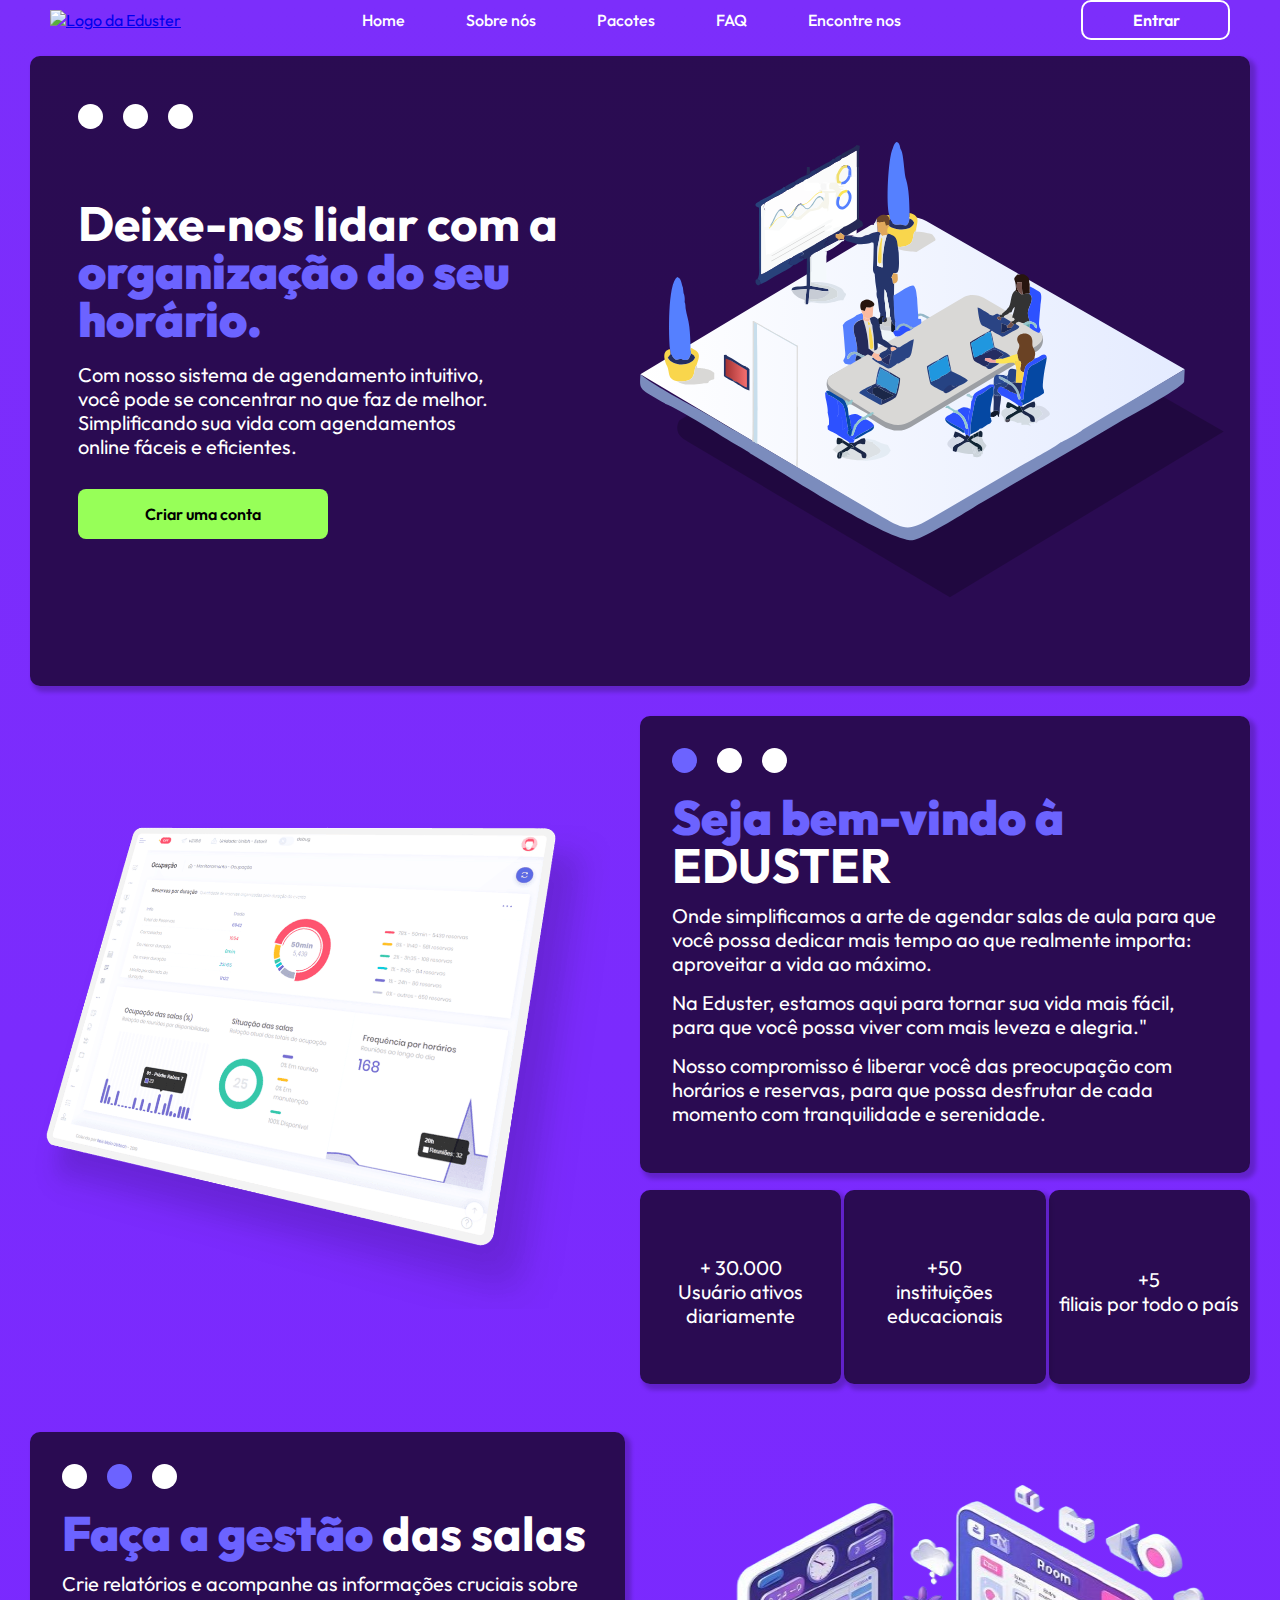
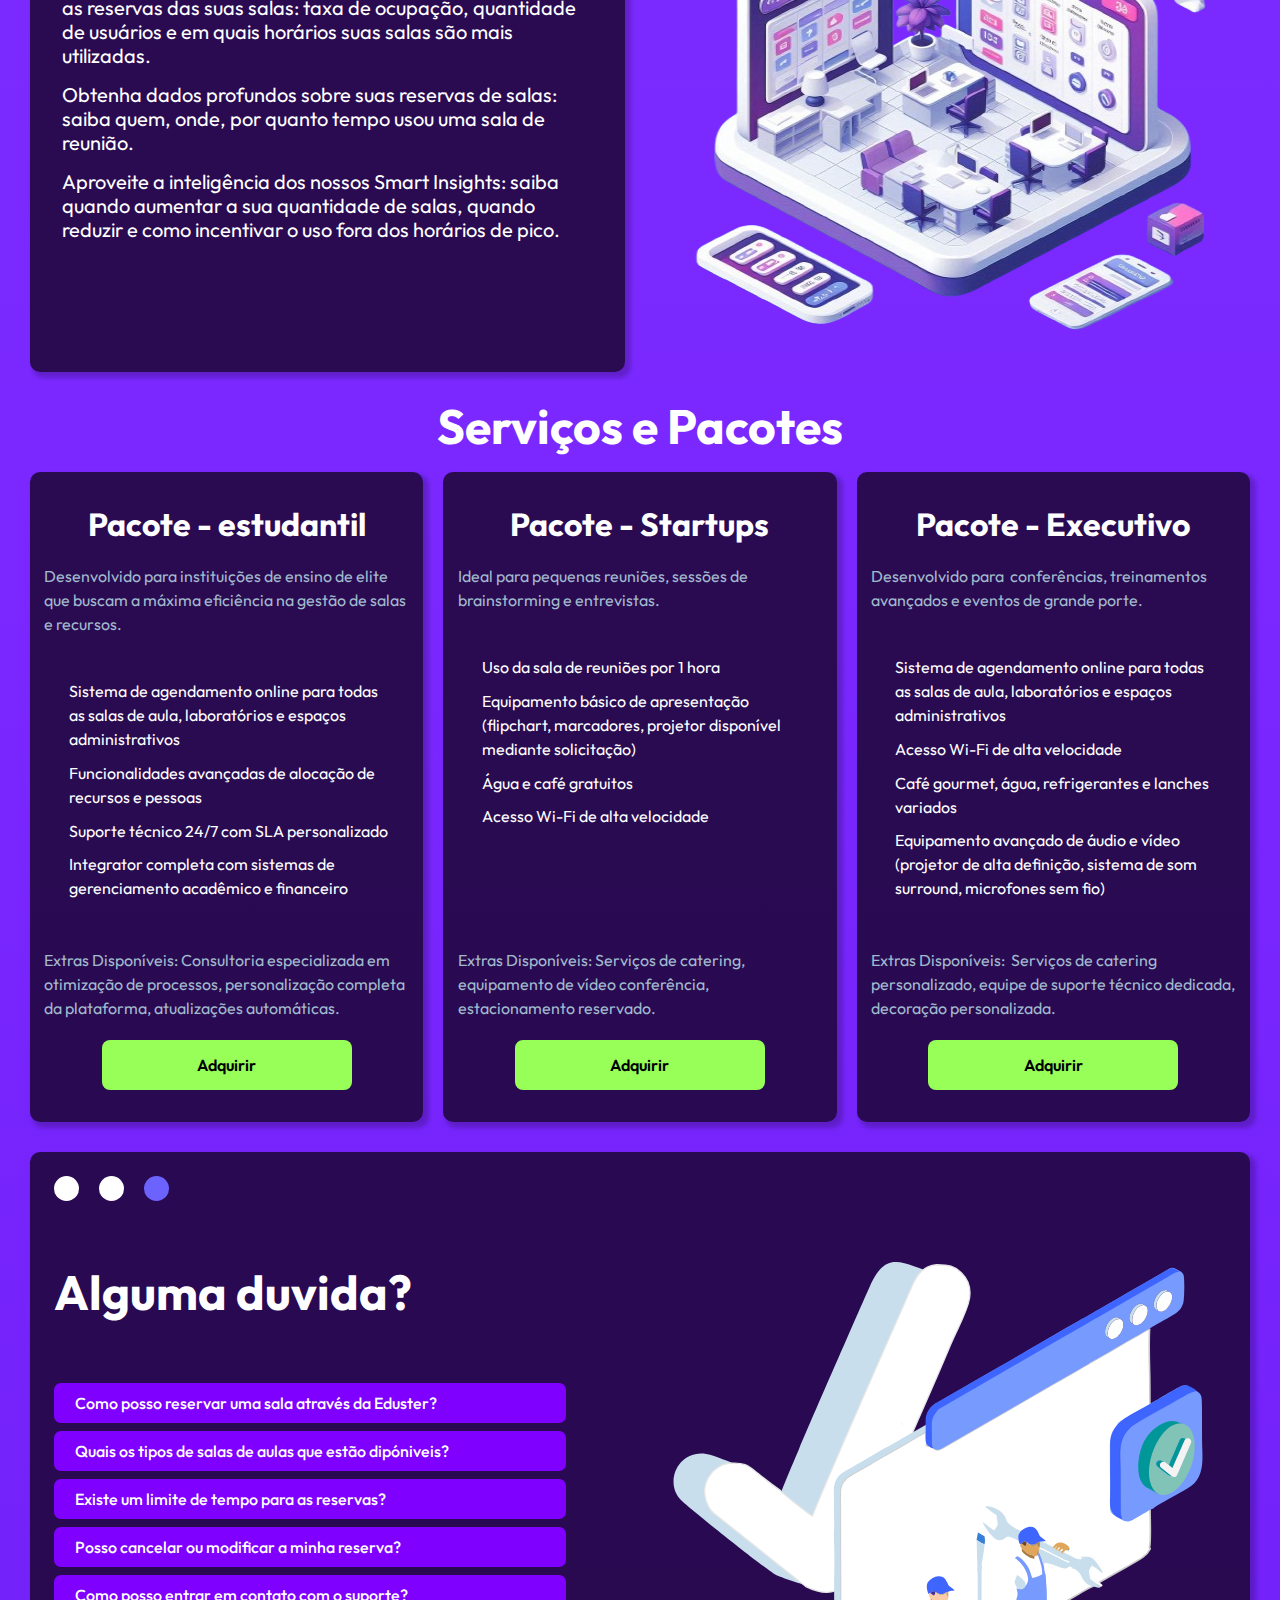
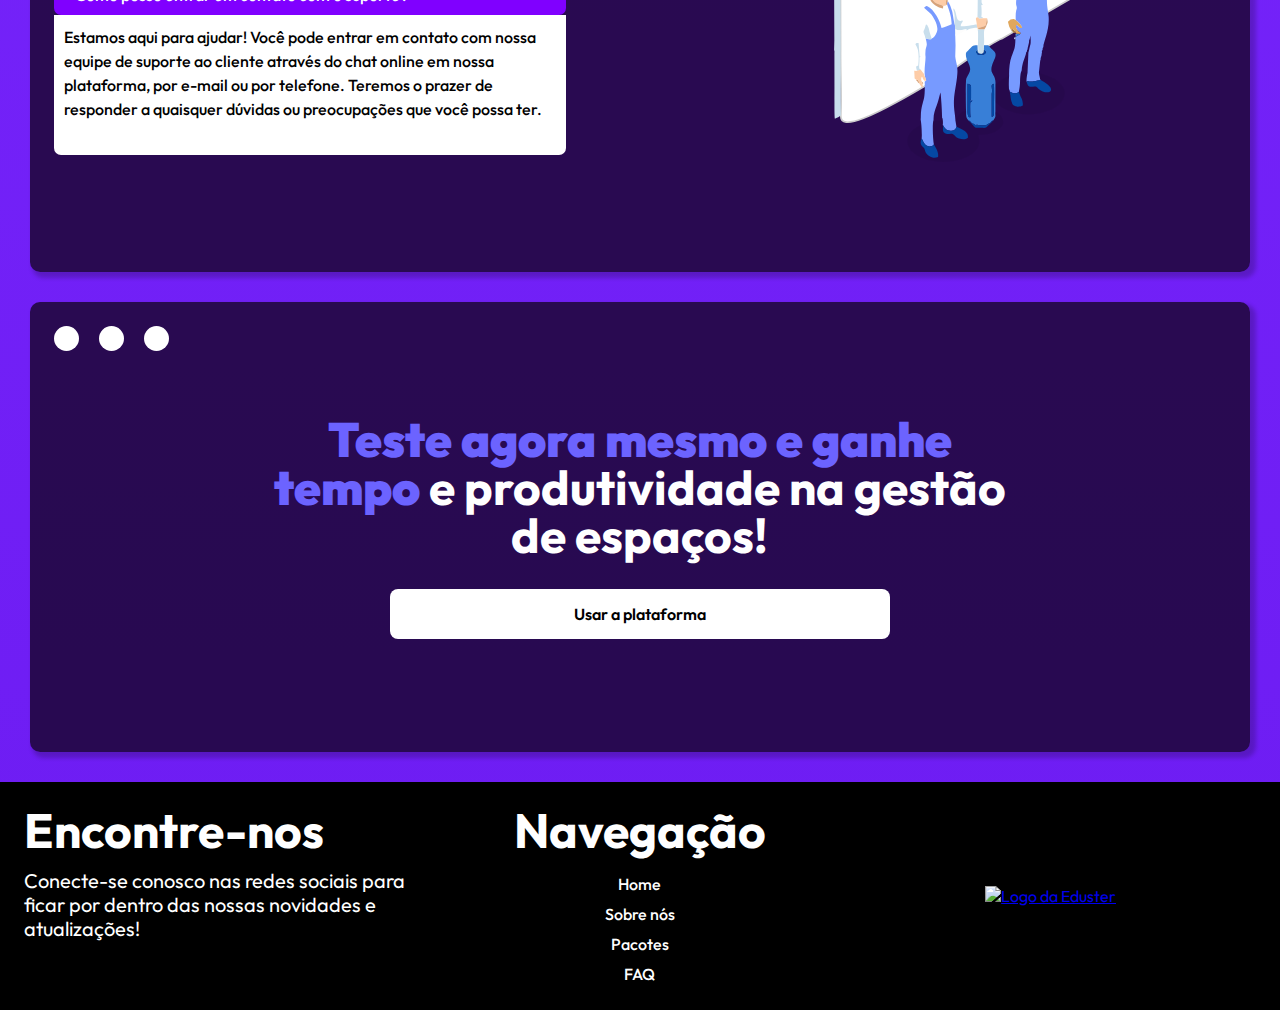
==== commit 7af82033: "Merge branch 'main' of https://github.com/Dom-Garotom/Projeto---Eduster-" ====
--- a/index.html
+++ b/index.html
@@ -1,303 +1,437 @@
 <!DOCTYPE html>
 <html lang="en">
-<head>
-    <meta charset="UTF-8">
-    <meta name="viewport" content="width=device-width, initial-scale=1.0">
-    <link href="https://cdn.jsdelivr.net/npm/bootstrap@5.3.3/dist/css/bootstrap.min.css" rel="stylesheet" integrity="sha384-QWTKZyjpPEjISv5WaRU9OFeRpok6YctnYmDr5pNlyT2bRjXh0JMhjY6hW+ALEwIH" crossorigin="anonymous">
-    <link rel="stylesheet" href="./src/styles/global.css">
+  <head>
+    <meta charset="UTF-8" />
+    <meta name="viewport" content="width=device-width, initial-scale=1.0" />
     <link rel="stylesheet" href="https://cdnjs.cloudflare.com/ajax/libs/font-awesome/6.5.2/css/all.min.css" integrity="sha512-SnH5WK+bZxgPHs44uWIX+LLJAJ9/2PkPKZ5QiAj6Ta86w+fsb2TkcmfRyVX3pBnMFcV7oQPJkl9QevSCWr3W6A==" crossorigin="anonymous" referrerpolicy="no-referrer" />
     <link rel="stylesheet" href="src/styles/global.css">
-    <link rel="stylesheet" href="./src/styles/página_inicial.css">
+    <link rel="stylesheet" href="style.css" />
     <title>Eduster</title>
-</head>
-<body>
+  </head>
+  <body>
     <header>
-        <nav>
-            <div class="Logo">
-                <a href="#Hero">
-                    <img src="./src/assets/logo_da_eduster.png" alt="Logo da Eduster">
-                </a>
+      <nav>
+        <div class="Logo">
+          <a href="#Hero">
+            <img src="./src/assets/logo_da_eduster.png" alt="Logo da Eduster" />
+          </a>
+        </div>
+        <ul id="header-list">
+          <li class="x-mark"><i class="fa-solid fa-xmark"></i></li>
+          <li><a href="#Hero">Home</a></li>
+          <li><a href="#About">Sobre nós</a></li>
+          <li><a href="#Price">Pacotes</a></li>
+          <li><a href="#Faq">FAQ</a></li>
+          <li><a href="#Footer">Encontre nos</a></li>
+          <li class="link-entrar"><a href="">Entar</a></li>
+        </ul>
+        <div>
+          <span class="menu">
+            <i class="fa-solid fa-bars"></i>
+          </span>
+          <button>
+            <a href="src/html/Login_e_resgitro/new_register.html">Entrar</a>
+          </button>
+        </div>
+      </nav>
+    </header>
+
+    <main>
+      <section class="hero background" id="Hero">
+        <div class="hero-content">
+          <div class="circulos-layout">
+            <div class="circulos" variant-1></div>
+            <div class="circulos" variant-2></div>
+            <div class="circulos" variant-3></div>
+          </div>
+
+          <div class="container-hero-content">
+            <h1 class="title-default">
+              Deixe-nos lidar com a <b>organização do seu horário.</b>
+            </h1>
+            <p>
+              Com nosso sistema de agendamento intuitivo, você pode se
+              concentrar no que faz de melhor. Simplificando sua vida com
+              agendamentos online fáceis e eficientes.
+            </p>
+            <button class="button-default">
+              <a href="src/html/Login_e_resgitro/new_login.html">Criar uma conta</a>
+            </button>
+          </div>
+        </div>
+
+        <img
+          src="src/assets/reuniao-ocupada.svg"
+          alt="Imagem de uma sala de reunião"
+        />
+      </section>
+
+      <section class="about" id="About">
+        <div class="about-image">
+          <img
+            src="./src/assets/gestaodesalas.png"
+            alt="Imagem ilustrativa de como é a plataforma da Eduster com graficos e informações de como funciona as salas"
+          />
+        </div>
+        <div class="about-content background">
+          <div class="circulos-layout">
+            <div class="circulos" variant-1></div>
+            <div class="circulos" variant-2></div>
+            <div class="circulos" variant-3></div>
+          </div>
+          <h2 class="title-default"><b>Seja bem-vindo à</b> EDUSTER</h2>
+          <p>
+            Onde simplificamos a arte de agendar salas de aula para que você
+            possa dedicar mais tempo ao que realmente importa: aproveitar a vida
+            ao máximo.
+          </p>
+          <p>
+            Na Eduster, estamos aqui para tornar sua vida mais fácil, para que
+            você possa viver com mais leveza e alegria."
+          </p>
+          <p>
+            Nosso compromisso é liberar você das preocupação com horários e
+            reservas, para que possa desfrutar de cada momento com tranquilidade
+            e serenidade.
+          </p>
+        </div>
+        <div class="about-info">
+          <ul>
+            <li class="background">
+              <i class="fa-solid fa-user"></i>
+
+              <p>
+                + 30.000 <br />
+                Usuário ativos diariamente
+              </p>
+            </li>
+            <li class="background">
+              <i class="fa-solid fa-building-columns"></i>
+              <p>+50 <br />instituições educacionais</p>
+            </li>
+            <li class="background">
+              <i class="fa-solid fa-house-flag"></i>
+              <p>+5 <br />filiais por todo o país</p>
+            </li>
+          </ul>
+        </div>
+      </section>
+
+      <section class="gestao">
+        <div class="gestao-content background">
+          <div class="circulos-layout">
+            <div class="circulos" variant-1></div>
+            <div class="circulos" variant-2></div>
+            <div class="circulos" variant-3></div>
+          </div>
+          <h2 class="title-default"><b>Faça a gestão </b> das salas</h2>
+          <p>
+            Crie relatórios e acompanhe as informações cruciais sobre as
+            reservas das suas salas: taxa de ocupação, quantidade de usuários e
+            em quais horários suas salas são mais utilizadas.
+          </p>
+          <p>
+            Obtenha dados profundos sobre suas reservas de salas: saiba quem,
+            onde, por quanto tempo usou uma sala de reunião.
+          </p>
+          <p>
+            Aproveite a inteligência dos nossos Smart Insights: saiba quando
+            aumentar a sua quantidade de salas, quando reduzir e como incentivar
+            o uso fora dos horários de pico.
+          </p>
+        </div>
+
+        <img
+          src="src/assets/gestao-de-salas.png"
+          alt="Imagem de uma sala de reunião."
+        />
+      </section>
+
+      <section class="cards" id="Price">
+        <h2 class="title-default">Serviços e Pacotes</h2>
+        <div class="card background" variant-1>
+          <h3 class="title-card">Pacote - estudantil</h3>
+          <p class="text-card">
+            Desenvolvido para instituições de ensino de elite que buscam a
+            máxima eficiência na gestão de salas e recursos.
+          </p>
+          <ul>
+            <li class="item-card">
+              <i class="fa-solid fa-check"></i>
+              <p>
+                Sistema de agendamento online para todas as salas de aula,
+                laboratórios e espaços administrativos
+              </p>
+            </li>
+            <li class="item-card">
+              <i class="fa-solid fa-check"></i>
+              <p>Funcionalidades avançadas de alocação de recursos e pessoas</p>
+            </li>
+            <li class="item-card">
+              <i class="fa-solid fa-check"></i>
+              <p>Suporte técnico 24/7 com SLA personalizado</p>
+            </li>
+            <li class="item-card">
+              <i class="fa-solid fa-check"></i>
+              <p>
+                Integrator completa com sistemas de gerenciamento acadêmico e
+                financeiro
+              </p>
+            </li>
+          </ul>
+          <p class="text-card">
+            Extras Disponíveis: Consultoria especializada em otimização de
+            processos, personalização completa da plataforma, atualizações
+            automáticas.
+          </p>
+
+          <button class="button-default">
+            <a href="">Adquirir</a>
+          </button>
+        </div>
+
+        <div class="card background" variant-2>
+          <h3 class="title-card">Pacote - Startups</h3>
+          <p class="text-card">
+            Ideal para pequenas reuniões, sessões de brainstorming e
+            entrevistas.
+          </p>
+          <ul>
+            <li class="item-card">
+              <i class="fa-solid fa-check"></i>
+              <p>Uso da sala de reuniões por 1 hora</p>
+            </li>
+            <li class="item-card">
+              <i class="fa-solid fa-check"></i>
+              <p>
+                Equipamento básico de apresentação (flipchart, marcadores,
+                projetor disponível mediante solicitação)
+              </p>
+            </li>
+            <li class="item-card">
+              <i class="fa-solid fa-check"></i>
+              <p>Água e café gratuitos</p>
+            </li>
+            <li class="item-card">
+              <i class="fa-solid fa-check"></i>
+              <p>Acesso Wi-Fi de alta velocidade</p>
+            </li>
+          </ul>
+          <p class="text-card">
+            Extras Disponíveis: Serviços de catering, equipamento de vídeo
+            conferência, estacionamento reservado.
+          </p>
+
+          <button class="button-default">
+            <a href="">Adquirir</a>
+          </button>
+        </div>
+
+        <div class="card background" variant-3>
+          <h3 class="title-card">Pacote - Executivo</h3>
+          <p class="text-card">
+            Desenvolvido para  conferências, treinamentos avançados e eventos de
+            grande porte.
+          </p>
+          <ul>
+            <li class="item-card">
+              <i class="fa-solid fa-check"></i>
+              <p>
+                Sistema de agendamento online para todas as salas de aula,
+                laboratórios e espaços administrativos
+              </p>
+            </li>
+            <li class="item-card">
+              <i class="fa-solid fa-check"></i>
+              <p>Acesso Wi-Fi de alta velocidade</p>
+            </li>
+            <li class="item-card">
+              <i class="fa-solid fa-check"></i>
+              <p>Café gourmet, água, refrigerantes e lanches variados</p>
+            </li>
+            <li class="item-card">
+              <i class="fa-solid fa-check"></i>
+              <p>
+                Equipamento avançado de áudio e vídeo (projetor de alta
+                definição, sistema de som surround, microfones sem fio)
+              </p>
+            </li>
+          </ul>
+          <p class="text-card">
+            Extras Disponíveis:  Serviços de catering personalizado, equipe de
+            suporte técnico dedicada, decoração personalizada.
+          </p>
+
+          <button class="button-default">
+            <a href="">Adquirir</a>
+          </button>
+        </div>
+      </section>
+
+      <section class="faqs background" id="Faq">
+        <div class="faq-container">
+          <div class="circulos-layout">
+            <div class="circulos" variant-1></div>
+            <div class="circulos" variant-2></div>
+            <div class="circulos" variant-3></div>
+          </div>
+
+          <h2 class="title-default">Alguma duvida?</h2>
+          <div class="cards_faq">
+            <div class="card_faq">
+              <button>
+                <span>
+                  <p>Como posso reservar uma sala através da Eduster?</p>
+                </span>
+                <i class="fa-solid fa-caret-down arrow"></i>
+              </button>
+              <div class="resposta_faq">
+                <p>
+                  Reservar uma sala de aula conosco é simples! Basta acessar
+                  nossa plataforma online e seguir as instruções para selecionar
+                  a data, horário e sala desejados. Você também pode entrar em
+                  contato conosco diretamente para obter assistência
+                  personalizada.
+                </p>
+              </div>
             </div>
-            <ul>
-                <li><a href="#Hero">Home</a></li>
-                <li><a href="#About">Sobre nós</a></li>
-                <li><a href="#Price">Pacotes</a></li>
-                <li><a href="#Faq">FAQ</a></li>
-                <li><a href="#Footer">Encontre nos</a></li>
-            </ul>
-            <div>
-                <button><a href="./src/html/Login_e_resgitro/login.html">Entrar</a></button>
+
+            <div class="card_faq">
+              <button>
+                <span>
+                  <p>Quais os tipos de salas de aulas que estão dipóniveis?</p>
+                </span>
+                <i class="fa-solid fa-caret-down arrow"></i>
+              </button>
+              <div class="resposta_faq">
+                <p>
+                  Oferecemos uma variedade de salas de aula para atender às suas
+                  necessidades, desde salas de aula tradicionais até espaços
+                  mais especializados, como laboratórios de ciências e salas de
+                  música.
+                </p>
+              </div>
             </div>
-        </nav>
-    </header>
-
-    <main>
-        <section class="section__hero" id="Hero">
-            <div class="circulos hero_circulos">
-                <div></div>
-                <div></div>
-                <div></div>
+
+            <div class="card_faq">
+              <button>
+                <span>
+                  <p>Existe um limite de tempo para as reservas?</p>
+                </span>
+                <i class="fa-solid fa-caret-down arrow"></i>
+              </button>
+              <div class="resposta_faq">
+                <p>
+                  O tempo de reserva pode variar dependendo da disponibilidade
+                  da sala de aula e de nossos horários de funcionamento.
+                  Recomendamos que você verifique nossa plataforma online para
+                  obter informações específicas sobre os limites de tempo para
+                  as reservas.
+                </p>
+              </div>
             </div>
-            <div class="hero_container">
-                <div class="hero_content">
-                    <h1>Deixe-nos lidar com a <b>organização do seu horário.</b></h1>
-                    <p>Com  nosso sistema de agendamento intuitivo, você pode se concentrar no que faz de melhor. Simplificando sua vida com agendamentos online fáceis e eficientes.</p>
-                    <div class="button_hero">
-                        <button><a href="./src/html/Login_e_resgitro/regiter.html">Criar uma conta</a></button>
-                    </div>
-                </div>
-                <img src="./src/assets/tela_um.svg" alt="Uma imagem de um homem de costa desenhando um gráfico em um quadro">
+
+            <div class="card_faq">
+              <button>
+                <span>
+                  <p>Posso cancelar ou modificar a minha reserva?</p>
+                </span>
+                <i class="fa-solid fa-caret-down arrow"></i>
+              </button>
+              <div class="resposta_faq">
+                <p>
+                  Sim, entendemos que planos podem mudar. Você pode cancelar ou
+                  modificar sua reserva através da nossa plataforma online
+                  dentro do prazo estipulado. Certifique-se de verificar nossa
+                  política de cancelamento para mais detalhes.
+                </p>
+              </div>
             </div>
-        </section>
-
-        <section class="section__about" id="About">
-            <div class="circulos about_circulos">
-                <div id="circulo_um"></div>
-                <div id="circulo_dois"></div>
-                <div id="circulo_três"></div>
+
+            <div class="card_faq">
+              <button>
+                <span>
+                  <p>Como posso entrar em contato com o suporte?</p>
+                </span>
+                <i class="fa-solid fa-caret-down arrow"></i>
+              </button>
+              <div class="resposta_faq active">
+                <p>
+                  Estamos aqui para ajudar! Você pode entrar em contato com
+                  nossa equipe de suporte ao cliente através do chat online em
+                  nossa plataforma, por e-mail ou por telefone. Teremos o prazer
+                  de responder a quaisquer dúvidas ou preocupações que você
+                  possa ter.
+                </p>
+              </div>
             </div>
-            <div class="about_container">
-                <img src="./src/assets/tela_dois.svg" alt="Uma imagem de uma mossa pintando vários desenhos em volta dela">
-                <div class="about_content">
-                    <h2><b>Seja bem-vindo à </b> EDUSTER</h2>
-                    <p>Onde simplificamos a arte de agendar salas de aula para que você possa dedicar mais tempo ao que realmente importa: aproveitar a vida ao máximo. Na Eduster, estamos aqui para tornar sua vida mais fácil, para que você possa viver com mais leveza e alegria. Nosso compromisso é liberar você das preocupação com horários e reservas, para que possa desfrutar de cada momento com tranquilidade e serenidade.</p>
-                    
-                    <ul>
-                        <li>
-                            <i class="fa-solid fa-user about"></i>
-                            <p>+ 30.000 <br> Usuário ativos diariamente </p>
-                        </li>
-                        <li>
-                            <i class="fa-solid fa-building-columns about"></i>
-                            <p>+50 <br>instituições educacionais</p>
-                        </li>
-                        <li>
-                            <i class="fa-solid fa-house-flag about "></i>
-                            <p>+5 <br>filiais por todo o  país</p>
-                        </li>
-                    </ul>
-
-                </div>
-            </div>
-        </section>
-
-        <section class="section__price" id="Price">
-            <div class="circulos price_circulos">
-                <div id="circulo_um"></div>
-                <div id="circulo_dois"></div>
-                <div id="circulo_três"></div>
-            </div>
-            <div class="price_content">
-                <h2>Serviços e Pacotes</h2>
-                <div class="cards_container">
-                    <div class="card_price">
-                        <h3>Pacote - estudantil</h3>
-                        <p>Desenvolvido para instituições de ensino de elite que buscam a máxima eficiência na gestão de salas e recursos.</p>
-                        <ul>
-                            <li>
-                                <i class="fa-solid fa-check"></i>
-                                <p>Sistema de agendamento online para todas as salas de aula, laboratórios e espaços administrativos</p>
-                            </li>
-                            <li>
-                                <i class="fa-solid fa-check"></i>
-                                <p>Funcionalidades avançadas de alocação de recursos e pessoas</p>
-                            </li>
-                            <li>
-                                <i class="fa-solid fa-check"></i>
-                                <p>Suporte técnico 24/7 com SLA personalizado</p>
-                            </li>
-                            <li>
-                                <i class="fa-solid fa-check"></i>
-                                <p>Integração completa com sistemas de gerenciamento acadêmico e financeiro</p>
-                            </li>
-                        </ul>
-                        <p>Extras Disponíveis: Consultoria especializada em otimização de processos, personalização completa da plataforma, atualizações automáticas.</p>
-                        <div class="card_button">
-                            <button><a href="/src/html/pacotes.html">Adquirir</a></button>
-                        </div>
-                    </div>
-                    <div class="card_price">
-                        <h3>Pacote - Startups</h3>
-                        <p>Ideal para pequenas reuniões, sessões de brainstorming e entrevistas.</p>
-                        <ul>
-                            <li>
-                                <i class="fa-solid fa-check"></i>
-                                <p>Uso da sala de reuniões por 1 hora</p>
-                            </li>
-                            <li>
-                                <i class="fa-solid fa-check"></i>
-                                <p>Equipamento básico de apresentação (flipchart, marcadores, projetor disponível mediante solicitação)</p>
-                            </li>
-                            <li>
-                                <i class="fa-solid fa-check"></i>
-                                <p>Água e café gratuitos</p>
-                            </li>
-                            <li>
-                                <i class="fa-solid fa-check"></i>
-                                <p>Acesso Wi-Fi de alta velocidade</p>
-                            </li>
-                        </ul>
-                        <p>Extras Disponíveis: Serviços de catering, equipamento de vídeo conferência, estacionamento reservado.</p>
-                        <div class="card_button">
-                            <button><a href="/src/html/pacotes.html">Adquirir</a></button>
-                        </div>
-                    </div>
-                    <div class="card_price">
-                        <h3>Pacote - Executivo </h3>
-                        <p>Desenvolvido para  conferências, treinamentos avançados e eventos de grande porte.</p>
-                        <ul>
-                            <li>
-                                <i class="fa-solid fa-check"></i>
-                                <p>Sistema de agendamento online para todas as salas de aula, laboratórios e espaços administrativos</p>
-                            </li>
-                            <li>
-                                <i class="fa-solid fa-check"></i>
-                                <p>Acesso Wi-Fi de alta velocidade</p>
-                            </li>
-                            <li>
-                                <i class="fa-solid fa-check"></i>
-                                <p>Café gourmet, água, refrigerantes e lanches variados</p>
-                            </li>
-                            <li>
-                                <i class="fa-solid fa-check"></i>
-                                <p>Uso da sala de conferências por 3 horas</p>
-                            </li>
-                            <li>
-                                <i class="fa-solid fa-check"></i>
-                                <p>Equipamento avançado de áudio e vídeo (projetor de alta definição, sistema de som surround, microfones sem fio)</p>
-                            </li>
-                        </ul>
-                        <p>Extras Disponíveis:  Serviços de catering personalizado, equipe de suporte técnico dedicada, decoração personalizada.</p>
-                        <div class="card_button">
-                            <button><a href="/src/html/pacotes.html">Adquirir</a></button>
-                        </div>
-                    </div>
-                </div>
-            </div>
-        </section>
-
-        <section class="section__faq" id="Faq">
-            <div class="circulos faq_circulos">
-                <div id="circulo_um"></div>
-                <div id="circulo_dois"></div>
-                <div id="circulo_três"></div>
-            </div>
-            <div class="faq_container">
-                <div class="faq_content">
-                    <div class="cards_faq">
-                        <h2>Alguma duvida?</h2>
-                        
-                        <div class="card_faq">
-                            <button>
-                                <span>
-                                    <p>Como posso reservar uma sala através da Eduster?</p>
-                                </span>
-                                <i class="fa-solid fa-caret-down arrow"></i>
-                            </button>
-                            <div class=" resposta_faq  ">
-                                <p>  Reservar uma sala de aula conosco é simples! Basta acessar nossa plataforma online e seguir as instruções para selecionar a data, horário e sala desejados. Você também pode entrar em contato conosco diretamente para obter assistência personalizada.</p>
-                            </div>
-                        </div>
-
-                        <div class="card_faq">
-                            <button>
-                                <span>
-                                    <p>Quais os tipos de salas de aulas que estão dipóniveis?</p>
-                                </span>
-                                <i class="fa-solid fa-caret-down arrow"></i>
-                            </button>
-                            <div class=" resposta_faq  ">
-                                <p> Oferecemos uma variedade de salas de aula para atender às suas necessidades, desde salas de aula tradicionais até espaços mais especializados, como laboratórios de ciências e salas de música.</p>
-                            </div>
-                        </div>
-
-                        <div class="card_faq">
-                            <button>
-                                <span>
-                                    <p>Existe um limite de tempo para as reservas?</p>
-                                </span>
-                                <i class="fa-solid fa-caret-down arrow"></i>
-                            </button>
-                            <div class=" resposta_faq  ">
-                                <p> O tempo de reserva pode variar dependendo da disponibilidade da sala de aula e de nossos horários de funcionamento. Recomendamos que você verifique nossa plataforma online para obter informações específicas sobre os limites de tempo para as reservas.
-                                </p>
-                            </div>
-                        </div>
-
-                        <div class="card_faq">
-                            <button>
-                                <span>
-                                    <p>Posso cancelar ou modificar a minha reserva?</p>
-                                </span>
-                                <i class="fa-solid fa-caret-down arrow"></i>
-                            </button>
-                            <div class=" resposta_faq  ">
-                                <p> Sim, entendemos que planos podem mudar. Você pode cancelar ou modificar sua reserva através da nossa plataforma online dentro do prazo estipulado. Certifique-se de verificar nossa política de cancelamento para mais detalhes.</p>
-                            </div>
-                        </div>
-
-                        <div class="card_faq ">
-                            <button>
-                                <span>
-                                    <p>Como posso entrar em contato com o suporte?</p>
-                                </span>
-                                <i class="fa-solid fa-caret-down arrow"></i>
-                            </button>
-                            <div class="resposta_faq  active">
-                                <p> Estamos aqui para ajudar! Você pode entrar em contato com nossa equipe de suporte ao cliente através do chat online em nossa plataforma, por e-mail ou por telefone. Teremos o prazer de responder a quaisquer dúvidas ou preocupações que você possa ter.</p>
-                            </div>
-                        </div>
-
-                    </div>
-                </div>
-                <img src="./src/assets/tela_três.svg" alt="Uma imagem de uma garota com duvida">
-            </div>
-        </section>
-
-        <section class="section__footer" id="Footer">
-            <div class="footer__top__elements">
-                <div class="circulos footer_circulos">
-                    <div id="circulo_um"></div>
-                    <div id="circulo_dois"></div>
-                    <div id="circulo_três"></div>
-                </div>
-                <nav class="nav__footer">
-                    <ul>
-                        <li><a href="#Hero">Home</a></li>
-                        <li><a href="#About">Sobre nós</a></li>
-                        <li><a href="#Price">Pacotes</a></li>
-                        <li><a href="#Faq">FAQ</a></li>
-                    </ul>
-                </nav>
-            </div>
-            <div class="footer_container">
-                <div class="footer_content">
-                    <h2>Encontre-nos</h2>
-                    <p>Conecte-se conosco nas redes sociais para ficar por dentro das nossas novidades e atualizações!  Siga-nos no Instagram para acompanhar tudo o que estamos compartilhando.</p>
-                    <div class="links__externos">
-                        <a href="https://github.com/Dom-Garotom" target="_blank">
-                            <i class="fa-brands fa-github"></i>
-                        </a>
-                        <a href="https://www.instagram.com" target="_blank">
-                            <i class="fa-brands fa-instagram"></i>
-                        </a>
-                        <a href="https://www.twitter.com" target="_blank">
-                            <i class="fa-brands fa-twitter"></i>
-                        </a>
-                        <a href="https://www.linkedin.com" target="_blank">
-                            <i class="fa-brands fa-linkedin-in"></i>1
-                        </a>
-                    </div>
-                </div>
-                <img src="./src/assets/tela_quatro.svg" alt="Imagem de uma mossa acenando para você">
-            </div>
-        </section>
+          </div>
+        </div>
+
+        <img src="src/assets/servercheck.svg" alt="" />
+      </section>
+
+      <section class="cta background">
+        <div class="cta-content">
+          <div class="circulos-layout">
+            <div class="circulos" variant-1></div>
+            <div class="circulos" variant-2></div>
+            <div class="circulos" variant-3></div>
+          </div>
+          <div class="container-cta">
+            <h2 class="title-default">
+              <b>Teste agora mesmo e ganhe tempo</b> e produtividade na gestão
+              de espaços!
+            </h2>
+
+            <button class="button-default">
+              <a href="">Usar a plataforma</a>
+            </button>
+          </div>
+        </div>
+      </section>
     </main>
 
-    <footer>
-        <p>@CopyRight  Eduster 2024</p>
+    <footer id="Footer">
+      <div class="footer-content">
+        <h2 class="title-default">Encontre-nos</h2>
+        <p>
+          Conecte-se conosco nas redes sociais para ficar por dentro das nossas
+          novidades e atualizações!
+        </p>
+        <div class="links-externos">
+          <a href="https://github.com/Dom-Garotom" target="_blank">
+            <i class="fa-brands fa-github"></i>
+          </a>
+          <a href="https://www.instagram.com" target="_blank">
+            <i class="fa-brands fa-instagram"></i>
+          </a>
+          <a href="https://www.twitter.com" target="_blank">
+            <i class="fa-brands fa-twitter"></i>
+          </a>
+          <a href="https://www.linkedin.com" target="_blank">
+            <i class="fa-brands fa-linkedin-in"></i>
+          </a>
+        </div>
+      </div>
+
+      <nav>
+        <h2 class="title-default">Navegação</h2>
+        <ul>
+          <li><a href="#Hero">Home</a></li>
+          <li><a href="#About">Sobre nós</a></li>
+          <li><a href="#Price">Pacotes</a></li>
+          <li><a href="#Faq">FAQ</a></li>
+        </ul>
+      </nav>
+
+      <div class="Logo">
+        <a href="#Hero">
+          <img src="./src/assets/logo_da_eduster.png" alt="Logo da Eduster" />
+        </a>
+      </div>
     </footer>
-    <script src="https://cdn.jsdelivr.net/npm/bootstrap@5.3.3/dist/js/bootstrap.bundle.min.js" integrity="sha384-YvpcrYf0tY3lHB60NNkmXc5s9fDVZLESaAA55NDzOxhy9GkcIdslK1eN7N6jIeHz" crossorigin="anonymous"></script>
-    <script src="./src/scripts/script.js"></script>
-</body>
-</html>+
+    <script src="src/scripts/script.js"></script>
+  </body>
+</html>
--- a/style.css
+++ b/style.css
@@ -0,0 +1,838 @@
+:root {
+  font-size: 16px;
+  --cor-primaria: #7c2efb;
+  --cor-secundaria: #6c63ff;
+  --cor-sucess: #97ff58;
+  --background: #1e0738de;
+}
+
+body {
+  background-image: linear-gradient(
+    to bottom,
+    var(--cor-primaria),
+    #7a28ff,
+    #6d1cf2
+  );
+}
+
+main {
+  min-block-size: 100vh;
+  display: flex;
+  gap: 30px;
+  flex-direction: column;
+
+  padding: 0px 30px 0px 30px;
+}
+
+footer{
+  display: grid;
+  grid-template-columns: repeat(3, 2fr);
+  background-color: #000;
+  margin-top: 30px;
+  padding: 24px;
+}
+
+footer nav{
+  text-align: center;
+}
+
+footer nav ul{
+  display: flex;
+  flex-direction: column;
+  gap: 10px;
+  margin-top: 20px;
+}
+
+footer nav ul li a {
+  color: #fff;
+  text-decoration: none;
+  font-size: 1rem;
+  font-weight: 500;
+}
+
+footer nav ul li a:hover{
+  color: var(--cor-primaria);
+  text-decoration: underline;
+}
+
+
+
+header {
+  margin: 0px 0px 1rem 0px;
+  display: flex;
+  padding: 0px 50px 0px 50px;
+}
+
+header nav {
+  width: 100%;
+  display: flex;
+  flex-direction: row;
+  justify-content: space-between;
+}
+header nav ul {
+  display: flex;
+  flex-direction: row;
+  align-items: center;
+  justify-content: space-around;
+  width: 37.5rem;
+  list-style: none;
+}
+header nav ul li a {
+  color: #fff;
+  text-decoration: none;
+  font-size: 1rem;
+  font-weight: 500;
+  transition: 10ms;
+}
+header nav ul li {
+  transition: 100ms;
+}
+
+header nav div {
+  display: flex;
+  align-items: center;
+}
+
+header nav button {
+  width: 149px;
+  height: 40px;
+  border-radius: 10px;
+  background: transparent;
+  border: solid 2px #fff;
+  transition: 100ms;
+}
+header nav button a {
+  color: #fff;
+  text-decoration: none;
+  font-size: 1rem;
+  font-weight: 600;
+  padding: 10px 50px 10px 50px;
+}
+
+.Logo img {
+  width: 105px;
+  height: 80px;
+}
+
+header nav ul li:hover {
+  padding-bottom: 9px;
+  transition: 150ms;
+}
+header button:hover {
+  background-color: #fff;
+}
+
+header button a:hover {
+  color: var(--cor-primaria);
+}
+
+.menu, .x-mark,.link-entrar{
+  display: none;
+}
+
+/* elementos repetitivos */
+
+.circulos-layout {
+  width: 150px;
+  display: flex;
+  align-items: center;
+  gap: 20px;
+}
+.circulos {
+  width: 25px;
+  height: 25px;
+  background-color: #fff;
+  border-radius: 100%;
+}
+
+.title-default {
+  font-size: 3rem;
+  color: #fff;
+  line-height: 3rem;
+}
+
+.title-default b {
+  color: var(--cor-secundaria);
+}
+
+.button-default {
+  max-width: 250px;
+  min-width: 200px;
+  width: 100%;
+  height: 50px;
+  border-radius: 8px;
+  border: none;
+  background-color: var(--cor-sucess);
+}
+.button-default > a {
+  text-decoration: none;
+  color: #000;
+  font-size: 1rem;
+  font-weight: 600;
+  padding: 10px 50px 10px 50px;
+}
+
+.button-default:hover {
+  background-color: #7df235;
+}
+
+.background {
+  background-color: var(--background);
+  border-radius: 10px;
+  box-shadow: 4px 4px 4px 2px rgba(0, 0, 0, 0.2);
+}
+
+/* conteudo da aplicação */
+
+.hero {
+  min-block-size: 70vh;
+  display: grid;
+  grid-template-columns: 3fr 3fr;
+  padding: 1.5rem;
+  background-color: var(--background);
+}
+
+.hero > img {
+  width: 100%;
+  max-width: 600px;
+  align-self: center;
+  justify-self: center;
+}
+
+.hero-content {
+  grid-column-start: 1;
+  grid-column-end: 2;
+  padding: 1.5rem;
+}
+
+.container-hero-content {
+  height: 90%;
+  display: flex;
+  flex-direction: column;
+  justify-content: center;
+}
+
+.container-hero-content > p {
+  width: 80%;
+  margin: 20px 0px 30px 0px;
+}
+
+
+
+
+.about {
+  min-block-size: 60vh;
+  display: grid;
+  grid-template-columns: 3fr 3fr;
+  grid-template-rows: 2fr 2fr 2fr;
+  gap: 0px 30px;
+}
+
+.about-content {
+  grid-column-start: 2;
+  grid-column-end: 4;
+  grid-row-start: 1;
+  grid-row-end: 3;
+  padding: 2rem;
+}
+
+.about-content > p {
+  margin: 15px 0px;
+}
+
+.about-content > .circulos-layout {
+  margin-bottom: 20px;
+}
+
+.about-content .circulos[variant-1] {
+  background-color: var(--cor-secundaria);
+}
+
+.about-info {
+  grid-column-start: 2;
+  grid-column-end: 4;
+  grid-row-start: 3;
+  grid-row-end: 5;
+}
+
+.about-info ul {
+  width: 100%;
+  height: 100%;
+  display: flex;
+  text-align: center;
+  align-items: center;
+  justify-content: space-between;
+  list-style: none;
+}
+
+.about-info ul > li {
+  height: 85%;
+  width: 33%;
+  display: flex;
+  flex-direction: column;
+  align-items: center;
+  justify-content: center;
+  padding: 10px;
+  gap: 10px;
+}
+
+.about-image {
+  grid-column-start: 1;
+  grid-column-end: 2;
+  grid-row-start: 1;
+  grid-row-end: 4;
+  display: grid;
+}
+.about-image > img {
+  max-width: 650px;
+  max-height: 500px;
+  width: 100%;
+  height: 100%;
+  align-self: center;
+  justify-self: center;
+}
+
+
+
+.gestao {
+  min-block-size: 60vh;
+  display: grid;
+  grid-template-columns: 3fr 3fr; 
+  gap: 0px 30px;
+}
+
+  .gestao-content {
+    grid-column-start: 1;
+    grid-column-end: 2;
+    padding: 2rem;
+  }
+
+.gestao-content > p {
+  margin: 15px 0px;
+}
+
+.gestao-content > .circulos-layout {
+  margin-bottom: 20px;
+}
+
+.gestao-content .circulos[variant-2] {
+  background-color: var(--cor-secundaria);
+}
+
+.gestao img{
+  max-width: 550px;
+  max-height: 500px;
+  width: 100%;
+  height: 100%;
+  align-self: center;
+  justify-self: center;
+}
+
+
+
+
+.cards {
+  min-block-size: 80vh;
+  display: grid;
+  grid-template-columns: 2fr 2fr 2fr;
+  grid-template-rows: 50px 3fr;
+  gap: 20px;
+}
+
+.cards h2 {
+  grid-column-start: 1;
+  grid-column-end: 4;
+  text-align: center;
+}
+.card {
+  grid-row-start: 2;
+  grid-row-end: 3;
+
+  display: flex;
+  flex-direction: column;
+  align-items: center;
+  padding: 2rem 0.9rem;
+  gap: 20px;
+}
+
+.card > .title-card {
+  font-size: 2rem;
+  color: #fff;
+}
+
+.card > .text-card {
+  font-size: 1rem;
+  color: #a1bacd;
+}
+
+.card ul {
+  flex: 2;
+  list-style: none;
+  padding: 0.9rem;
+}
+
+.card .item-card {
+  display: flex;
+  align-items: center;
+  gap: 10px;
+  margin: 0.6rem 0px;
+}
+.item-card > p {
+  font-size: 1rem;
+}
+.item-card > i {
+  display: inline;
+  font-size: 1.5rem;
+  color: #97ff58;
+}
+
+.card .button-default {
+  font-weight: 700;
+}
+
+
+
+
+.faqs {
+  min-block-size: 80vh;
+  display: grid;
+  grid-template-columns: repeat(2, 3fr);
+  padding: 24px;
+  gap: 20px;
+}
+
+.faqs .circulos[variant-3]{
+  background-color: var(--cor-secundaria);
+}
+
+.faq-container{
+    display: flex;
+    flex-direction: column;
+    gap: 10%;
+}
+
+.faqs img{
+    align-self: center;
+    justify-self: center;
+    max-width: 570px;
+    width: 100%;
+    height: 500px;
+}
+
+.cards_faq {
+  display: flex;
+  flex-direction: column;
+  gap: 0.5rem;
+  width: 100%;
+  max-width: 40vw;
+}
+
+.card_faq button {
+  display: flex;
+  align-items: center;
+  justify-content: space-between;
+  width: 100%;
+  height: 2.5rem;
+  background-color: #8000ff;
+  border-radius: 7px;
+  border: none;
+  padding: 1rem;
+}
+.card_faq button span {
+  display: flex;
+  flex-direction: row;
+  justify-content: space-around;
+  padding: 0px 5px;
+}
+.card_faq button span p {
+  color: #fff;
+  font-size: 1rem;
+  font-weight: 500;
+}
+
+.card_faq .resposta_faq {
+  display: none;
+  max-width: 50vw;
+  width: 100%;
+  height: 0;
+  opacity: 0;
+  border-radius: 0px 0px 7px 7px;
+  background-color: #fff;
+  padding: 10px;
+  overflow: auto;
+}
+.card_faq .resposta_faq p {
+  font-size: 1rem;
+  font-weight: 500;
+  color: #000;
+}
+.card_faq .active {
+  display: block;
+  height: 140px;
+  opacity: 100%;
+  transition: 100ms;
+}
+
+.arrow {
+  color: #fff;
+  font-size: 1rem;
+  transition: trasform 2s linear;
+}
+.card_faq:has(.active) .arrow {
+  transform: rotate(180deg);
+  transition: 0.5s;
+}
+
+
+
+
+.cta {
+  position: relative;
+  min-block-size: 50vh;
+  display: grid;
+  grid-template-columns: 1fr 4fr 1fr;
+  padding: 1.5rem;
+}
+
+.cta-content {
+  grid-column-start: 2;
+  grid-column-end: 3;
+  padding: 1.5rem;
+  align-self: center;
+  justify-self: center;
+}
+
+.cta .circulos-layout{
+  position: absolute;
+  left: 24px;
+  top: 24px;
+  align-self: flex-start;
+}
+
+.container-cta {
+  width: 100%;
+  height: 90%;
+  display: flex;
+  flex-direction: column;
+  justify-content: center;
+  text-align: center;
+  gap: 30px;
+}
+
+.container-cta button{
+  align-self: center;
+  justify-self: center;
+  max-width: 500px;
+  background-color: #fff;
+  font-weight: 600;
+}
+.container-cta button:hover{
+  background-color: var(--cor-primaria);
+}
+
+.container-cta a{
+  padding: 20px 8.375rem;
+}
+.container-cta a:hover{
+  color: #fff;
+}
+
+
+
+
+.links {
+  min-block-size: 80vh;
+  display: grid;
+  grid-template-columns: 3fr 3fr;
+  gap: 30px;
+}
+
+.links-content {
+  grid-column-start: 1;
+  grid-column-end: 2;
+  background-color: blueviolet;
+}
+
+.links-image {
+  grid-column-start: 2;
+  grid-column-end: 3;
+  background-color: rgb(43, 226, 80);
+}
+
+
+.footer-content{
+  display: flex;
+  flex-direction: column;
+  width: 100%;
+  max-width: 450px;
+  height: 20vh;
+  gap: 15px;
+}
+
+.footer-content div{
+  display: flex;
+  gap: 20px;
+}
+
+.footer-content div a i:hover{
+  background-color:aliceblue;
+  padding: 5px;
+  border-radius: 100%;
+  color: #000;
+}
+
+.Logo {
+  display: flex;
+  align-items: center;
+  justify-content: center;
+}
+.Logo img{
+    max-width: 300px;
+    max-height: 300px;
+    width: 100%;
+    height: 100%;
+}
+
+
+@media screen and (max-width: 1000px) {
+  .circulos {
+    width: 20px;
+    height: 20px;
+  }
+
+  .about {
+    grid-template-columns: 3fr 3fr;
+    grid-template-rows: 2fr 2fr;
+    gap: 0px 30px;
+  }
+
+  .about-image {
+    display: none;
+  }
+  .about-content {
+    grid-column-start: 1;
+    grid-column-end: 4;
+    grid-row-start: 1;
+    grid-row-end: 2;
+  }
+
+  .about-info {
+    grid-column-start: 1;
+    grid-column-end: 4;
+    grid-row-start: 2;
+    grid-row-end: 3;
+  }
+}
+
+@media screen and (max-width: 950px) {
+  :root {
+    font-size: 12px;
+  }
+
+  .hero {
+    min-block-size: 50vh;
+  }
+}
+
+@media screen and (max-width: 765px) {
+
+  .menu, .x-mark, .link-entrar{
+    display: block;
+  }
+
+  .x-mark{
+    position: absolute;
+    top: 10px;
+    right: 25px;
+  }
+  .x-mark i{
+    font-size: 1.9rem;
+  }
+
+  header nav button{
+    display: none;
+  }
+
+  header nav ul{
+    flex-direction: column;
+    position: fixed;
+    height: 50vh;
+    width: 50vw;
+    gap: 20px;
+    padding: 1.5rem;
+    background: rgba(0, 0, 1, 0.6);
+    backdrop-filter: blur(10px);
+    right: -100%;
+    top: 0;
+    border-radius: 10px;
+    z-index: 10;
+  }
+
+  header nav ul li:hover{
+    font-weight: 600;
+  }
+
+  
+  .Logo img{
+    width: 90px;
+  }
+
+
+  .cards {
+    grid-template-columns: 3fr 3fr;
+    grid-template-rows: 50px 2fr 2fr 2fr;
+  }
+
+  .cards h2 {
+    grid-row-start: 1;
+    grid-row-end: 2;
+  }
+
+  .card {
+    grid-column-start: 1;
+    grid-column-end: 4;
+  }
+
+  .card[variant-1] {
+    grid-row-start: 2;
+    grid-row-end: 3;
+  }
+  .card[variant-2] {
+    grid-row-start: 3;
+    grid-row-end: 4;
+  }
+  .card[variant-3] {
+    grid-row-start: 4;
+    grid-row-end: 5;
+  }
+
+  .card > .text-card {
+    font-size: 1.3rem;
+    text-align: center;
+  }
+
+  .faqs{
+    min-block-size: 50vh;
+  }
+
+  footer{
+    grid-template-columns: 3fr;
+    gap: 20px;
+  }
+
+  .footer-content, footer nav, .Logo{
+    text-align: center;
+    justify-self: center;
+  }
+
+  .footer-content div{
+    justify-content: center;
+  }
+}
+
+@media screen and (max-width : 700px) {
+  .faqs{
+    grid-template-columns: 3fr;
+  }
+
+  .faqs > img{
+    display: none;
+  }
+
+  .faqs .circulos-layout{
+    align-self: flex-start;
+  }
+
+  .faq-container{
+    align-items: center;
+    gap: 30px;
+  }
+
+  .faq-container h2{
+    font-size: 30px;
+  }
+
+  .cards_faq {
+    max-width: 70vw;
+  }
+
+  .card_faq .resposta_faq {
+    max-width: 70vw;
+  }
+
+  .gestao img{
+    max-height: 400px;
+    max-width: 200px ;
+  }
+
+  .cta  h2{
+    font-size: 30px;
+  }
+  
+}
+
+@media screen and (max-width: 630px) {
+  :root {
+    font-size: 14px;
+  }
+
+  .hero {
+    min-block-size: 50vh;
+  }
+
+  .hero > img {
+    display: none;
+  }
+
+  .hero-content {
+    grid-column-start: 1;
+    grid-column-end: 4;
+    grid-row-start: 1;
+    grid-row-end: 4;
+  }
+
+  .hero-content > .circulos-layout {
+    margin-bottom: 20px;
+  }
+
+  .about {
+    height: 75vh;
+    grid-template-rows: 2fr 2fr;
+  }
+
+  .cards > .title-default {
+    font-size: 2rem;
+  }
+
+  .gestao{
+    grid-template-columns: 3fr ;
+  }
+  .gestao img{
+    display: none;
+  }
+
+  .cta {
+    grid-template-columns: 3fr;
+  }
+  .container-cta{
+    height: 45vh;
+  }
+  
+  .container-cta a{
+    font-size: 8px;
+  }
+  
+}
+
+@media screen and (max-width: 450px) {
+  :root {
+    font-size: 10px;
+  }
+
+  .gestao{
+    min-block-size: 40vh;
+  }
+  .cta h2{
+    font-size: 25px;
+  }
+}
